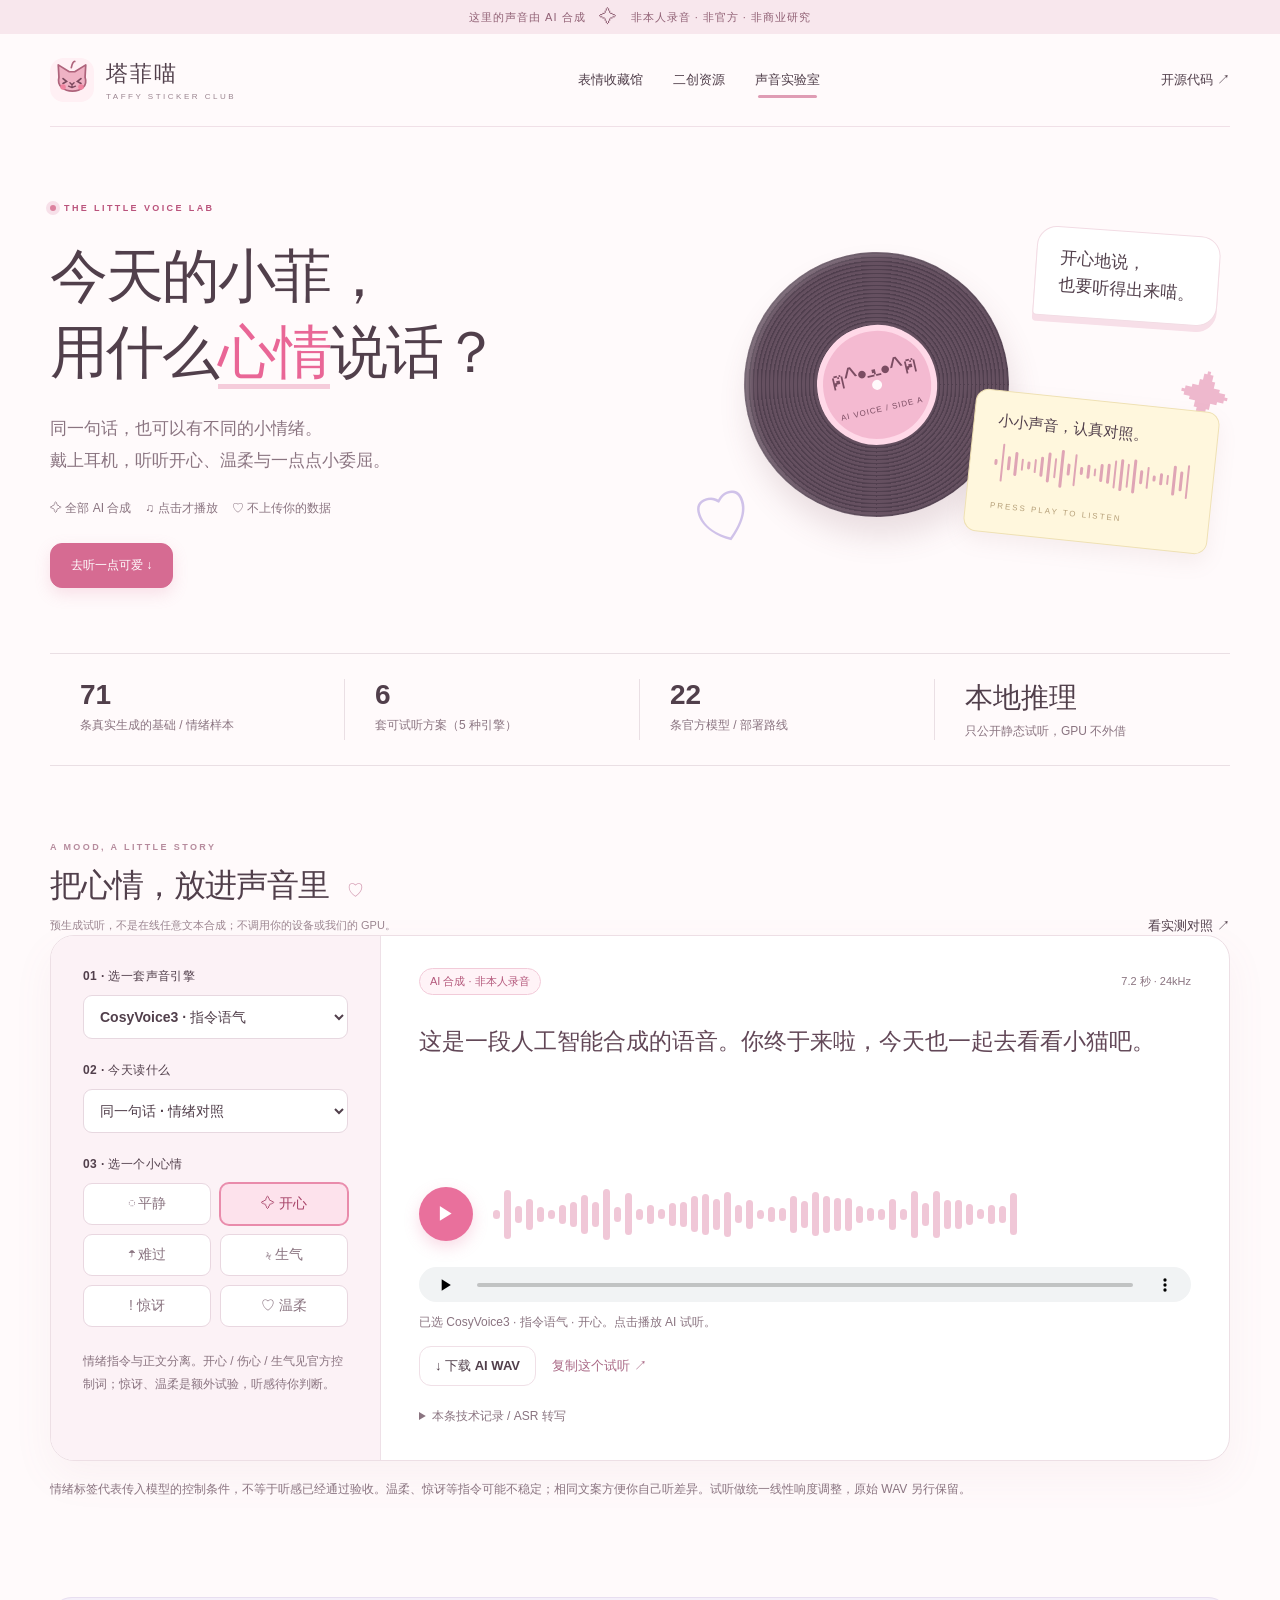
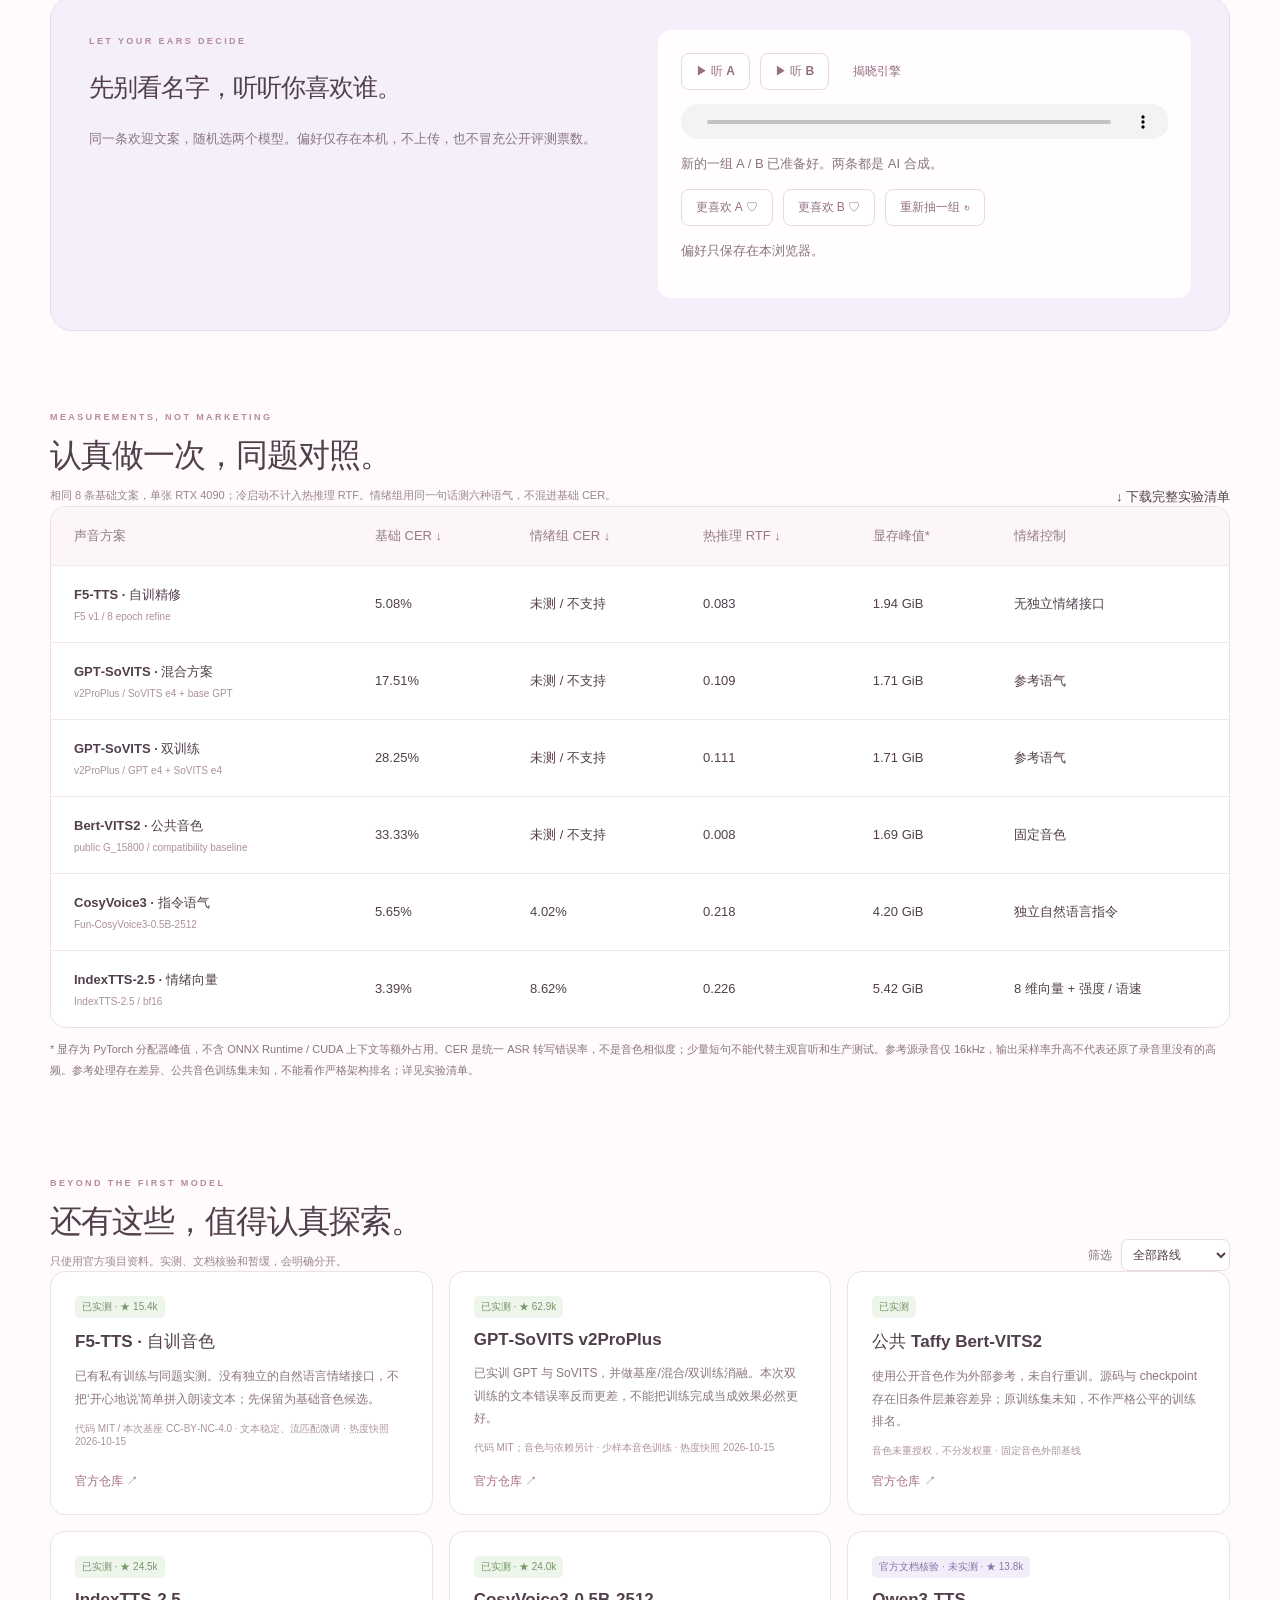
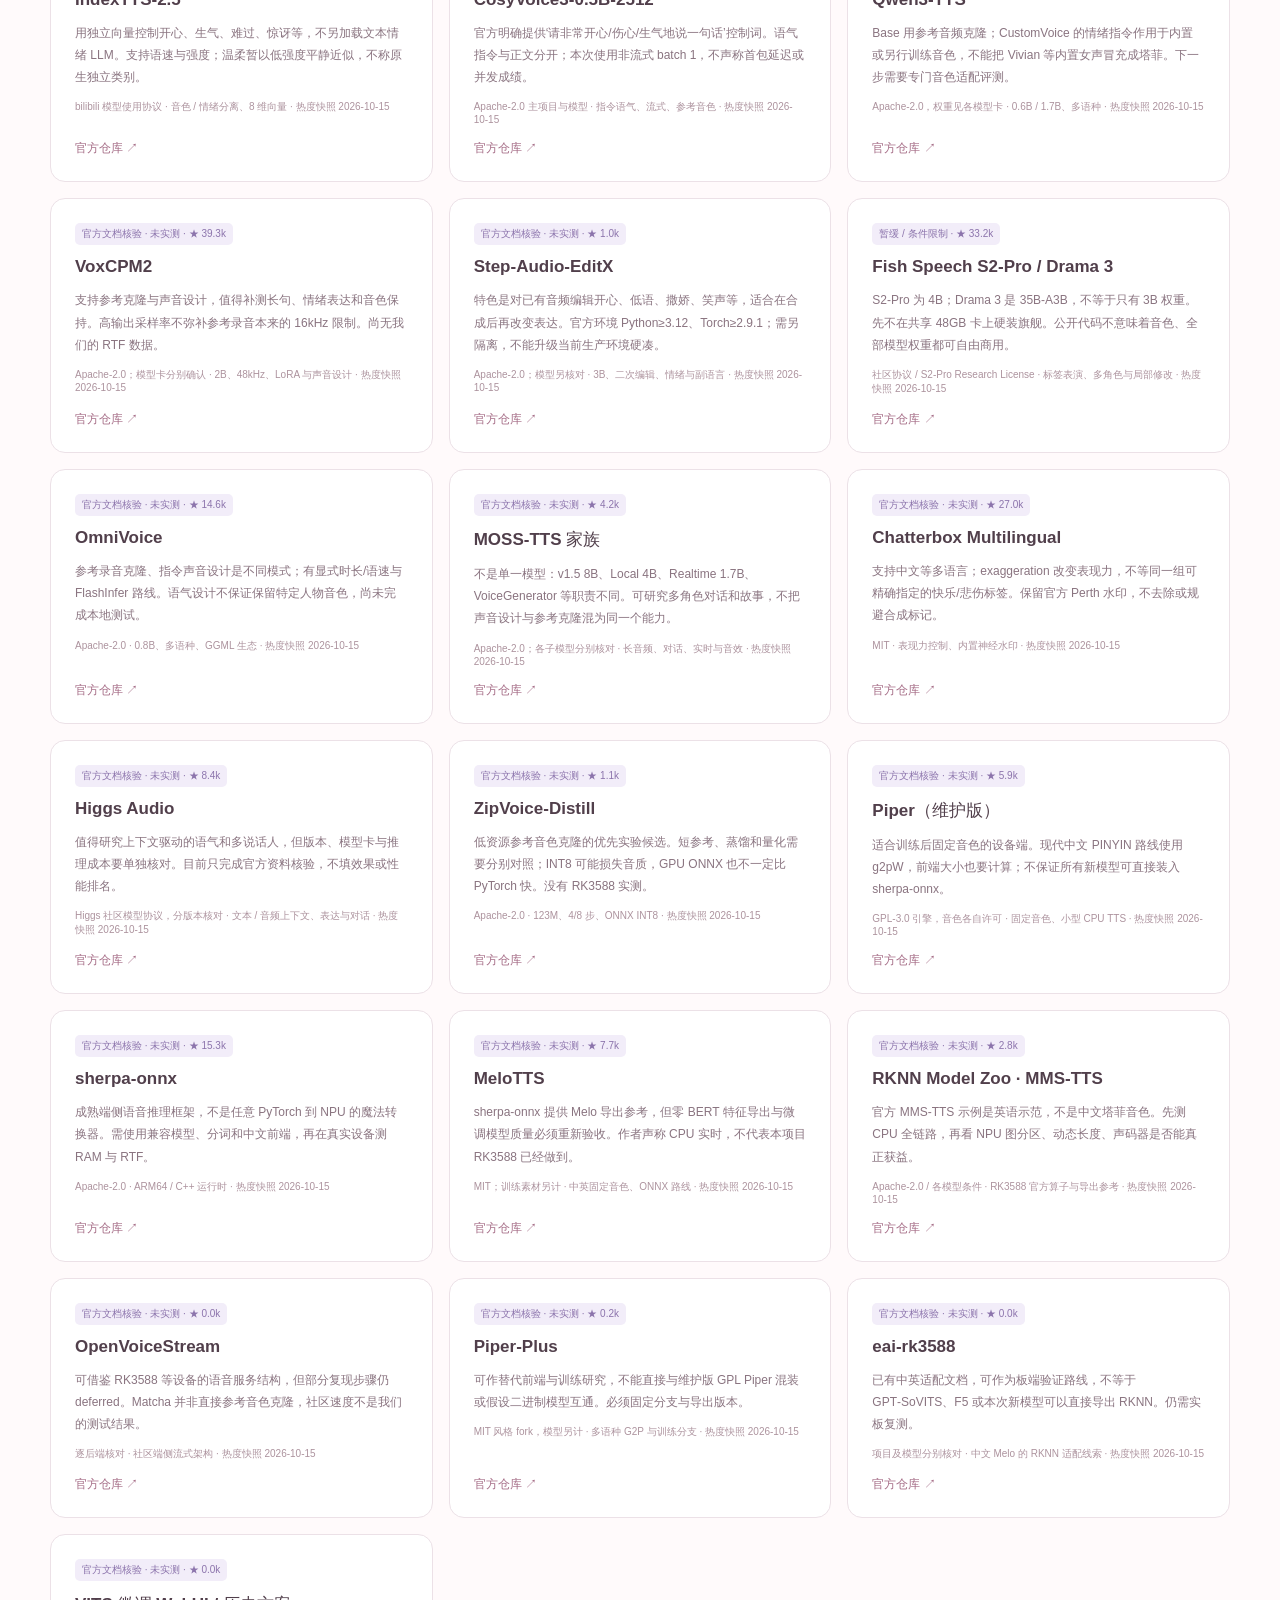
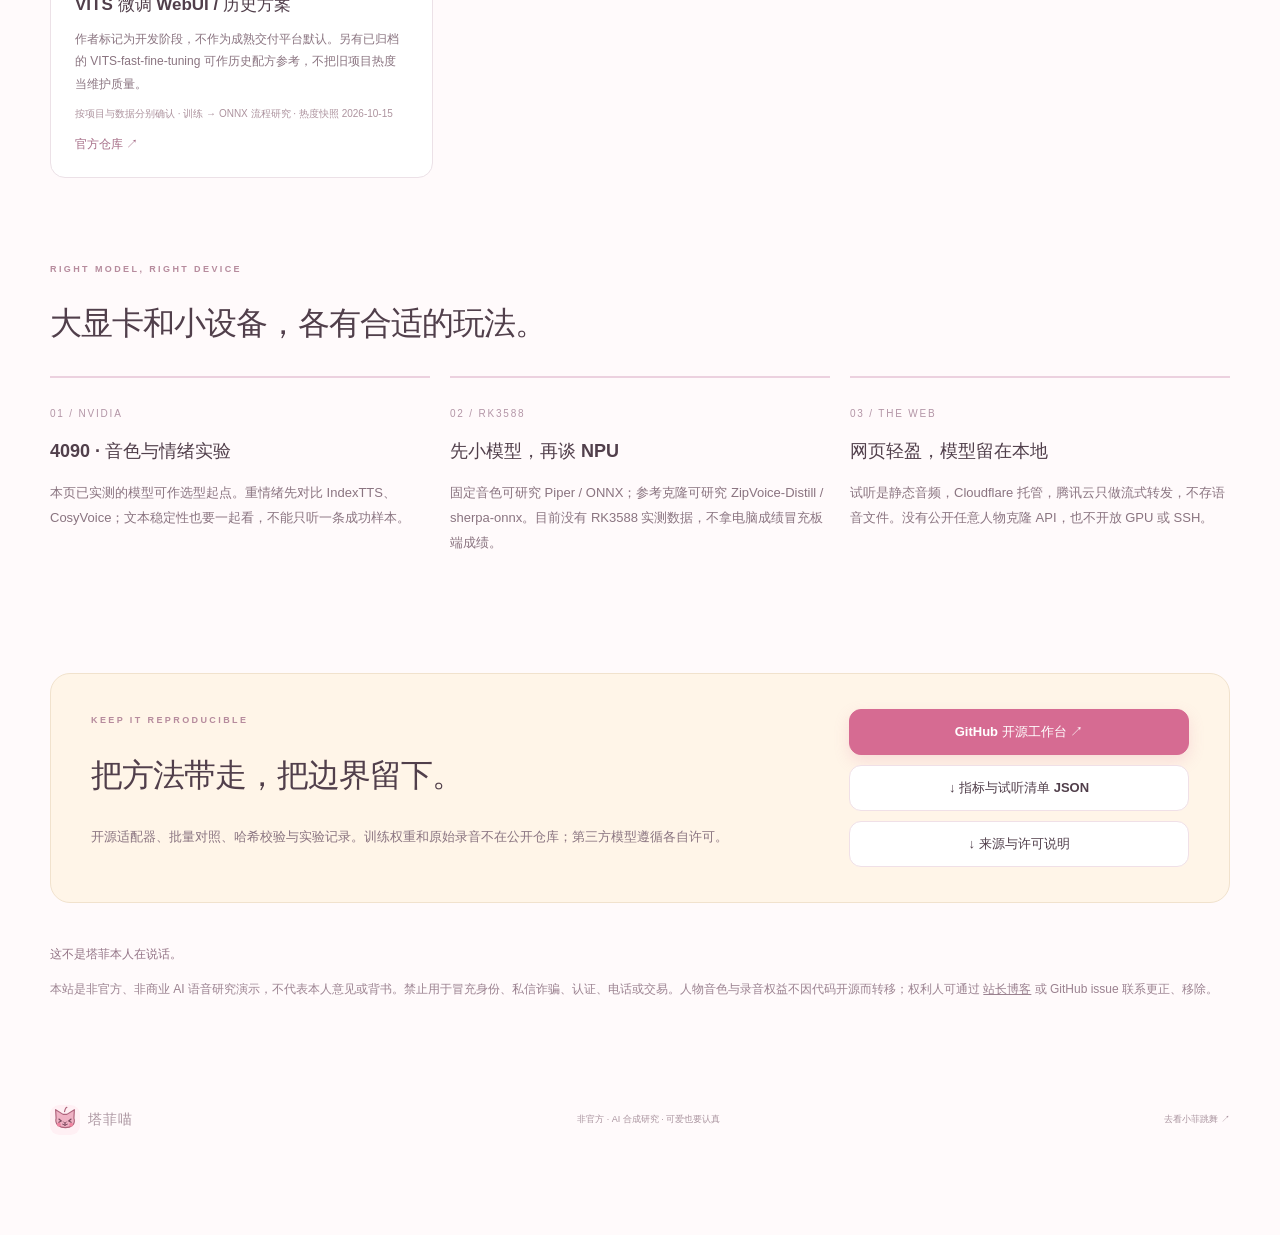
==== web/voice/index.html @ 89ee0f69 "Publish reproducible AI voice emotion workbench and measured comparisons" ====
<!doctype html>
<html lang="zh-CN">
<head>
  <meta charset="utf-8"><meta name="viewport" content="width=device-width,initial-scale=1">
  <meta name="theme-color" content="#fff8fa">
  <title>小菲的声音实验室 · 塔菲喵</title>
  <meta name="description" content="非官方 AI 语音研究试听：相同文字、不同模型与情绪，真实指标、模型来源、开源代码和硬件选型。">
  <link rel="icon" href="../favicon.svg"><link rel="stylesheet" href="../style.css?v=20261014-4">
  <link rel="stylesheet" href="./voice.css?v=1"><script type="module" src="./voice.js?v=1"></script>
</head>
<body>
  <div class="top-note">这里的声音由 AI 合成 <span>✧</span> 非本人录音 · 非官方 · 非商业研究</div>
  <header class="site-header wrap">
    <a class="brand" href="../"><img src="../favicon.svg" width="42" height="42" alt=""><span>塔菲喵<small>TAFFY STICKER CLUB</small></span></a>
    <nav aria-label="主导航"><a href="https://塔菲.com/#gallery">表情收藏馆</a><a href="https://塔菲.com/resources/">二创资源</a><a href="./" class="nav-active" aria-current="page">声音实验室</a></nav>
    <a class="repo-link" href="https://github.com/lizi-learn/taffy-voice-workbench" target="_blank" rel="noopener">开源代码 ↗</a>
  </header>
  <main>
    <section class="voice-hero wrap">
      <div><span class="eyebrow"><i></i> THE LITTLE VOICE LAB</span><h1>今天的小菲，<br>用什么<span>心情</span>说话？</h1><p>同一句话，也可以有不同的小情绪。<br>戴上耳机，听听开心、温柔与一点点小委屈。</p><div class="hero-flags"><span>✧ 全部 AI 合成</span><span>♫ 点击才播放</span><span>♡ 不上传你的数据</span></div><a href="#listen" class="button primary">去听一点可爱 ↓</a></div>
      <div class="voice-art" aria-hidden="true"><span class="art-star">✦</span><span class="art-heart">♡</span><div class="sound-bubble">开心地说，<br>也要听得出来喵。</div><div class="vinyl"><div class="vinyl-label">ฅ^•ﻌ•^ฅ<small>AI VOICE / SIDE A</small></div></div><div class="wave-sticker"><b>小小声音，认真对照。</b><div class="wave-bars"></div><span>PRESS PLAY TO LISTEN</span></div></div>
    </section>
    <section class="lab-stats wrap" id="counts" aria-label="实验统计"><p>正在读取已验证的实验清单…</p></section>
    <section class="listen-section wrap" id="listen">
      <div class="section-heading"><div><span class="eyebrow muted">A MOOD, A LITTLE STORY</span><h2>把心情，放进声音里 <span>♡</span></h2><p>预生成试听，不是在线任意文本合成；不调用你的设备或我们的 GPU。</p></div><a href="#compare">看实测对照 ↗</a></div>
      <div class="studio">
        <div class="studio-controls"><label>01 · 选一套声音引擎<select id="engine" aria-label="声音引擎"></select></label><label>02 · 今天读什么<select id="phrase" aria-label="朗读文案"><option value="emotion">同一句话 · 情绪对照</option><option value="welcome">欢迎来到小展台</option><option value="actions">互动提示</option><option value="story">窗边的小猫</option><option value="numbers">喝水提醒</option></select></label><div><span class="control-label" id="moodLabel">03 · 选一个小心情</span><div id="moods" class="mood-grid" role="group" aria-labelledby="moodLabel"></div></div><label id="variantWrap" hidden>附加对照 · Index 开心语气<select id="variant" aria-label="情绪强度与语速对照"><option value="standard">标准强度 · 正常语速</option><option value="soft">轻一点 · 强度 0.4</option><option value="slow">慢一点 · 语速 0.8×</option><option value="fast">快一点 · 语速 1.25×</option></select></label><p class="control-note" id="engineNote"></p></div>
        <div class="studio-player"><div class="player-eyebrow"><span class="ai-pill">AI 合成 · 非本人录音</span><span id="sampleInfo"></span></div><blockquote id="spokenText">正在读取试听文案…</blockquote><div class="play-row"><button class="big-play" id="play" aria-label="播放 AI 试听" disabled>▶</button><div class="waveform" id="waveform" aria-hidden="true"></div></div><audio id="audio" controls preload="none" aria-label="AI 语音试听播放器"></audio><p id="playStatus" role="status" aria-live="polite">选择引擎和心情，然后播放。</p><div class="sample-actions"><a id="downloadAudio" class="button secondary" download>↓ 下载 AI WAV</a><button id="share" class="text-button">复制这个试听 ↗</button></div><details><summary>本条技术记录 / ASR 转写</summary><div id="sampleDetails"></div></details></div>
      </div>
      <p class="honest-note">情绪标签代表传入模型的控制条件，不等于听感已经通过验收。温柔、惊讶等指令可能不稳定；相同文案方便你自己听差异。试听做统一线性响度调整，原始 WAV 另行保留。</p>
    </section>
    <section class="blind-section wrap" id="blind"><div><span class="eyebrow muted">LET YOUR EARS DECIDE</span><h2>先别看名字，听听你喜欢谁。</h2><p>同一条欢迎文案，随机选两个模型。偏好仅存在本机，不上传，也不冒充公开评测票数。</p></div><div class="blind-panel"><div class="blind-actions"><button id="blindA" class="button secondary">▶ 听 A</button><button id="blindB" class="button secondary">▶ 听 B</button><button id="reveal" class="text-button">揭晓引擎</button></div><audio id="blindAudio" controls preload="none" aria-label="A/B AI 合成试听播放器"></audio><p id="blindResult" role="status">点击 A 或 B 开始。音量差异已尽量对齐。</p><div class="blind-actions"><button data-vote="A">更喜欢 A ♡</button><button data-vote="B">更喜欢 B ♡</button><button id="reshuffle">重新抽一组 ↻</button></div><p id="voteStatus" class="small-note"></p></div></section>
    <section class="compare-section wrap" id="compare"><div class="section-heading"><div><span class="eyebrow muted">MEASUREMENTS, NOT MARKETING</span><h2>认真做一次，同题对照。</h2><p>相同 8 条基础文案，单张 RTX 4090；冷启动不计入热推理 RTF。情绪组用同一句话测六种语气，不混进基础 CER。</p></div><a href="./catalog.json" download="taffy-AI-voice-results.json">↓ 下载完整实验清单</a></div><div class="table-scroll"><table><caption class="sr-only">模型基础文案实测结果</caption><thead><tr><th>声音方案</th><th>基础 CER ↓</th><th>情绪组 CER ↓</th><th>热推理 RTF ↓</th><th>显存峰值*</th><th>情绪控制</th></tr></thead><tbody id="measurements"></tbody></table></div><p class="small-note">* 显存为 PyTorch 分配器峰值，不含 ONNX Runtime / CUDA 上下文等额外占用。CER 是统一 ASR 转写错误率，不是音色相似度；少量短句不能代替主观盲听和生产测试。参考源录音仅 16kHz，输出采样率升高不代表还原了录音里没有的高频。参考处理存在差异、公共音色训练集未知，不能看作严格架构排名；详见实验清单。</p></section>
    <section class="research-section wrap" id="research"><div class="section-heading"><div><span class="eyebrow muted">BEYOND THE FIRST MODEL</span><h2>还有这些，值得认真探索。</h2><p>只使用官方项目资料。实测、文档核验和暂缓，会明确分开。</p></div><label class="research-filter">筛选<select id="researchFilter"><option value="all">全部路线</option><option value="measured">已实测</option><option value="emotion">情绪 / 表演</option><option value="edge">低资源 / ARM</option></select></label></div><div class="research-grid" id="researchCards"></div></section>
    <section class="hardware-section wrap"><span class="eyebrow muted">RIGHT MODEL, RIGHT DEVICE</span><h2>大显卡和小设备，各有合适的玩法。</h2><div class="hardware-grid"><article><span>01 / NVIDIA</span><h3>4090 · 音色与情绪实验</h3><p>本页已实测的模型可作选型起点。重情绪先对比 IndexTTS、CosyVoice；文本稳定性也要一起看，不能只听一条成功样本。</p></article><article><span>02 / RK3588</span><h3>先小模型，再谈 NPU</h3><p>固定音色可研究 Piper / ONNX；参考克隆可研究 ZipVoice‑Distill / sherpa‑onnx。目前没有 RK3588 实测数据，不拿电脑成绩冒充板端成绩。</p></article><article><span>03 / THE WEB</span><h3>网页轻盈，模型留在本地</h3><p>试听是静态音频，Cloudflare 托管，腾讯云只做流式转发，不存语音文件。没有公开任意人物克隆 API，也不开放 GPU 或 SSH。</p></article></div></section>
    <section class="download-section wrap" id="resources"><div><span class="eyebrow muted">KEEP IT REPRODUCIBLE</span><h2>把方法带走，把边界留下。</h2><p>开源适配器、批量对照、哈希校验与实验记录。训练权重和原始录音不在公开仓库；第三方模型遵循各自许可。</p></div><div class="download-links"><a class="button primary" href="https://github.com/lizi-learn/taffy-voice-workbench" target="_blank" rel="noopener">GitHub 开源工作台 ↗</a><a class="button secondary" href="./catalog.json" download>↓ 指标与试听清单 JSON</a><a class="button secondary" href="./licenses.txt" download>↓ 来源与许可说明</a></div></section>
    <section class="voice-disclaimer wrap"><strong>这不是塔菲本人在说话。</strong><p>本站是非官方、非商业 AI 语音研究演示，不代表本人意见或背书。禁止用于冒充身份、私信诈骗、认证、电话或交易。人物音色与录音权益不因代码开源而转移；权利人可通过 <a href="https://blog.bismih.cn/" target="_blank" rel="noopener">站长博客</a> 或 GitHub issue 联系更正、移除。</p></section>
  </main>
  <footer class="wrap"><a class="brand footer-brand" href="../"><img src="../favicon.svg" alt="" width="30" height="30"><span>塔菲喵</span></a><p>非官方 · AI 合成研究 · 可爱也要认真</p><a href="https://塔菲.com/resources/nekomimi-taffy/#showcase">去看小菲跳舞 ↗</a></footer>
</body>
</html>
---- web/style.css ----
:root{--paper:#fffafb;--ink:#58444f;--muted:#9b8590;--pink:#d66b92;--deep:#ba537c;--line:#f0e0e7;--soft:#fff0f5;--cream:#fcf4df;--white:#fff;--shadow:0 10px 28px #b47b9220;font-family:'Noto Sans SC',-apple-system,BlinkMacSystemFont,'Segoe UI',sans-serif;color:var(--ink);background:var(--paper);font-synthesis:none}
*{box-sizing:border-box}html{scroll-behavior:smooth;scroll-padding-top:35px}body{margin:0}button,input,select{font:inherit}button,a,input,select{-webkit-tap-highlight-color:transparent}button{cursor:pointer}a{color:inherit;text-decoration:none}button{color:inherit}button:disabled{cursor:wait;opacity:.65}button:focus-visible,a:focus-visible,input:focus-visible,select:focus-visible{outline:3px solid #d99bb7;outline-offset:4px}[hidden]{display:none!important}.wrap{width:min(1180px,calc(100% - 72px));margin-inline:auto}.top-note{height:34px;text-align:center;background:#f8e7ed;color:#916175;font-size:11px;letter-spacing:1px;display:flex;gap:13px;justify-content:center;align-items:center}.top-note span{font-size:18px}.site-header{display:flex;align-items:center;justify-content:space-between;padding:24px 0;border-bottom:1px solid var(--line);gap:24px}.brand{display:flex;gap:12px;align-items:center;font-size:22px;font-weight:800;letter-spacing:2px}.brand img{width:44px;height:44px}.brand small{font-size:8px;letter-spacing:2.5px;display:block;font-weight:500;color:var(--muted);margin-top:3px}.site-header nav{display:flex;align-items:center;gap:30px;font-size:13px;font-weight:500}.site-header nav a,.site-header nav button{position:relative;border:0;background:none;padding:9px 0}.nav-active:after{content:'';position:absolute;left:3px;right:3px;height:3px;background:#df9cb4;bottom:0;border-radius:4px}.site-header nav button span{background:#f7e4ed;border-radius:20px;font-size:10px;padding:2px 6px;margin-left:3px;color:var(--deep)}.music-header{border:1px solid var(--line);border-radius:24px;background:#fff;padding:10px 16px;color:var(--deep);font-size:12px;display:flex;gap:8px;align-items:center}.hero{display:grid;grid-template-columns:1.04fr 1fr;align-items:center;min-height:475px;gap:35px;padding:49px 0 41px}.eyebrow{display:inline-flex;gap:8px;align-items:center;font-size:9px;letter-spacing:2.4px;color:var(--deep);font-weight:700}.eyebrow i{width:6px;height:6px;background:#dc829f;border-radius:50%;box-shadow:0 0 0 4px #f7e0e9}.hero h1{font-size:43px;line-height:1.65;margin:20px 0 13px;font-weight:800;letter-spacing:1px}.cute-word{position:relative;display:inline-block}.cute-word svg{position:absolute;width:100%;height:15px;bottom:6px;left:0;fill:none;stroke:#d686a3;stroke-width:3;stroke-linecap:round}.pink-word{color:var(--pink)}.hero-copy>p{font-size:13px;color:#9b858f;line-height:2.2;margin:0 0 25px}.hero-actions{display:flex;gap:12px;flex-wrap:wrap}.button{display:inline-flex;align-items:center;justify-content:center;gap:12px;border-radius:12px;font-size:12px;font-weight:600;border:1px solid var(--line);padding:13px 20px;transition:transform .18s,box-shadow .18s,background .18s}.button:hover{transform:translateY(-2px);box-shadow:var(--shadow)}.button.primary{color:#fff;background:var(--pink);border-color:var(--pink);box-shadow:0 6px 16px #d66b922e}.button.primary:hover{background:var(--deep)}.button.secondary{background:#fff}.hero-counts{display:flex;gap:25px;margin-top:27px;color:var(--muted);font-size:10px}.hero-counts span+span{border-left:1px solid var(--line);padding-left:25px}.hero-counts strong{font-size:18px;font-weight:700;letter-spacing:.5px;color:var(--ink);margin-right:4px}.hero-art{position:relative;height:360px;isolation:isolate}.pink-planet{position:absolute;width:340px;height:310px;border-radius:48% 52% 46% 54%;background:radial-gradient(ellipse at 37% 26%,#fde7ee,#f5cfdc);top:22px;left:80px;transform:rotate(-12deg);z-index:-1}.pink-planet:after{content:'';position:absolute;inset:13px;border-radius:50%;border:1px dashed #fff9}.hero-sticker{position:absolute;background:white;border:1px solid #e7d6de;border-radius:10px;box-shadow:0 16px 22px #91647a26;display:flex;flex-direction:column;align-items:center;justify-content:center}.hero-sticker img{object-fit:contain;width:100%;height:100%;padding:10px;min-height:0}.sticker-a{left:92px;top:16px;width:232px;height:274px;transform:rotate(-8deg);padding:15px 15px 30px;z-index:3}.sticker-a img{padding:0;max-height:215px}.hand-note{position:absolute;bottom:12px;font-size:11px;letter-spacing:3px;color:#c17b96}.tape{position:absolute;top:-10px;left:69px;transform:rotate(-3deg);width:91px;height:26px;background:#f6dfafcc;clip-path:polygon(3% 1%,96% 0,100% 12%,96% 24%,100% 38%,97% 50%,100% 64%,96% 77%,99% 90%,95% 100%,4% 100%,0 86%,4% 75%,1% 61%,4% 45%,0 29%,4% 14%);z-index:5}.sticker-b{right:4px;top:124px;width:155px;height:166px;transform:rotate(10deg);z-index:4;padding:6px 4px 18px;background:#fffaf0}.sticker-b span{position:absolute;bottom:4px;font-size:11px;color:#a48660}.sticker-c{left:17px;bottom:5px;width:134px;height:145px;transform:rotate(10deg);z-index:4;border-radius:40% 40% 12px 12px;background:#fffaf4;padding:10px}.speech{position:absolute;right:2px;top:17px;border:1.5px solid #b88099;background:#fffafcf0;border-radius:16px;padding:12px 22px;font-size:13px;line-height:1.7;transform:rotate(4deg);z-index:5}.speech:after{content:'';position:absolute;bottom:-8px;left:25px;width:12px;height:12px;border-right:1.5px solid #b88099;border-bottom:1.5px solid #b88099;transform:rotate(45deg);background:#fffafb}.speech span{color:var(--pink);font-size:21px;position:absolute;right:9px;bottom:6px}.doodle{position:absolute;color:#c585a1;z-index:6}.star-one{top:1px;left:30px;font-size:52px;transform:rotate(-15deg)}.star-two{right:21px;bottom:25px;font-size:38px;color:#ddb383}.heart-one{left:50px;top:127px;font-size:36px;transform:rotate(-16deg)}.bottom-paw{left:198px;bottom:9px;font-size:31px;color:#d79ab2}.mini-note{position:absolute;bottom:9px;right:62px;font-size:10px;color:#a68495;transform:rotate(-8deg);letter-spacing:2px}.ticker{overflow:hidden;background:#f8e6ed;border-block:1px solid #f0dce5;height:40px;display:flex;align-items:center;transform:rotate(-.45deg);margin:0 0 64px;color:#a07186;font-size:11px;letter-spacing:3px}.ticker>div{white-space:nowrap;animation:ticker 70s linear infinite}@keyframes ticker{to{transform:translateX(-35%)}}.gallery{scroll-margin-top:20px}.section-heading{display:flex;align-items:flex-end;justify-content:space-between;gap:30px}.muted{color:#b68b9d}.section-heading h2{font-size:25px;letter-spacing:1px;font-weight:700;margin:10px 0 8px}.section-heading h2 span{font-size:17px;color:#d49cb3;margin-left:10px;font-weight:400}.section-heading p{font-size:11px;color:var(--muted);margin:0}.search{display:flex;align-items:center;width:335px;background:#fff;border:1px solid var(--line);border-radius:12px;padding:13px 15px;gap:10px}.search svg{width:17px;height:17px;stroke:#b499a6;fill:none;stroke-width:1.5;flex:none}.search input{border:0;outline:0;width:100%;font-size:11px;background:transparent;color:var(--ink);min-width:0}.search input::placeholder{color:#b4a1ab}.search kbd{border:1px solid #efe3e9;border-radius:4px;padding:1px 5px;font-size:10px;color:#b4a1ab}.filter-row{display:flex;align-items:center;justify-content:space-between;gap:15px;margin-top:31px;border-bottom:1px solid var(--line);padding-bottom:18px}.tabs{display:flex;gap:7px;flex-wrap:wrap}.tabs button{background:transparent;border:1px solid transparent;border-radius:9px;padding:10px 15px;font-size:11px;color:var(--muted)}.tabs button.active{background:#f6dfe9;color:#b4597d;font-weight:700;border-color:#efc9da}.tabs button span{font-size:9px;margin-left:5px;opacity:.8}.motion-button{background:none;border:0;font-size:10px;color:#9a8b94;white-space:nowrap}.packs-row{display:flex;gap:20px;align-items:flex-start;padding:20px 0 18px;border-bottom:1px dashed var(--line);font-size:10px;color:#ad98a2}.packs-row>span{padding-top:7px;flex:none}.pack-chips{display:flex;flex-wrap:wrap;gap:9px}.pack-chips button{border:1px solid var(--line);background:#fff;border-radius:20px;padding:6px 11px;font-size:10px;color:#ad8b9d}.pack-chips button.selected{border-color:#dab0c2;color:#ae6282;background:#fceef4}.results-row{display:flex;justify-content:space-between;align-items:center;padding:21px 0 18px;font-size:10px;color:#ac96a2}.sort-label{display:flex;align-items:center;gap:10px}.sort-label select{border:0;background:none;color:#887281;font-size:10px;cursor:pointer;max-width:120px}.sticker-grid{display:grid;grid-template-columns:repeat(6,minmax(0,1fr));gap:18px}.sticker-card{background:#fff;border:1px solid #f0e3e9;border-radius:15px;padding:9px;position:relative;transition:transform .2s,box-shadow .2s,border-color .2s;min-width:0;content-visibility:auto;contain-intrinsic-size:auto 210px}.sticker-card:hover{transform:translateY(-5px);box-shadow:0 12px 24px #b7789720;border-color:#ddafc5}.card-art{position:relative;width:100%;aspect-ratio:1;border:0;border-radius:9px;background:#fff6f8;display:block;overflow:hidden;padding:9px}.sticker-card:nth-child(5n+2) .card-art{background:#fdf9ed}.sticker-card:nth-child(5n+3) .card-art{background:#f7f3fb}.sticker-card:nth-child(5n+4) .card-art{background:#f2f8f5}.card-art img,.card-art video{width:100%;height:100%;object-fit:contain;display:block}.card-art video{position:absolute;inset:9px;width:calc(100% - 18px);height:calc(100% - 18px);opacity:0;transition:opacity .15s}.card-art video.playing{opacity:1}.card-art:after{content:'点击预览';position:absolute;bottom:7px;left:50%;transform:translateX(-50%) translateY(8px);font-size:9px;padding:4px 8px;color:#a66782;background:#fffefbf0;border-radius:15px;opacity:0;transition:.2s;white-space:nowrap}.sticker-card:hover .card-art:after{opacity:1;transform:translateX(-50%) translateY(0)}.card-heart{position:absolute;right:14px;top:14px;z-index:2;line-height:1;border:1px solid #f3e1e9;background:#fffefa;color:#ba9bab;border-radius:50%;width:26px;height:26px;font-size:17px;display:flex;align-items:center;justify-content:center}.card-heart.saved{color:#cf678e;background:#ffe6ef;border-color:#e7b3c8}.card-footer{display:flex;align-items:center;justify-content:space-between;gap:7px;padding:12px 2px 3px}.card-title{min-width:0}.card-title strong{display:block;font-size:10px;font-weight:500;color:#8e7382;white-space:nowrap;overflow:hidden;text-overflow:ellipsis;line-height:1.7}.card-title small{display:block;font-size:8px;color:#b4a0ab;margin-top:1px;overflow:hidden;text-overflow:ellipsis;white-space:nowrap}.card-format{font-size:8px;color:#b97093;background:#fff0f6;padding:3px 6px;border-radius:4px;flex:none}.card-format.static{color:#a89a7f;background:#f9f5e9}.load-area{text-align:center;margin:35px 0 60px}.load-area button{font-size:11px;border-style:dashed;color:#ae7d94;padding-inline:32px}.load-area p{font-size:10px;color:#baa4af;margin-top:12px}.empty{text-align:center;padding:65px 0;color:var(--muted)}.empty>span{font-size:40px;color:#d1a2b6}.empty h3{font-size:16px;font-weight:500}.empty p{font-size:12px}.sources{border-top:1px solid var(--line);padding-top:38px;display:grid;grid-template-columns:1fr 1.6fr;gap:60px;margin-bottom:38px}.source-intro h2{font-size:24px;font-weight:600;line-height:1.6;margin:13px 0}.source-intro p{font-size:11px;line-height:2;color:var(--muted);max-width:300px}.source-list{display:grid;grid-template-columns:repeat(2,minmax(0,1fr));gap:12px}.source-card{border:1px solid var(--line);border-radius:12px;padding:16px;background:#fff}.source-card strong{font-size:12px;font-weight:600;display:block}.source-card p{font-size:10px;color:var(--muted);line-height:1.8;margin:7px 0}.source-card a{font-size:10px;color:#ba688b}.love-note{background:linear-gradient(100deg,#f9eaf0,#fdf5e7);border:1px solid #f4e2e9;border-radius:18px;padding:25px 29px;display:flex;align-items:center;gap:24px;margin-top:35px}.love-note>span{font-size:36px;color:#d395ae}.love-note h3{font-size:13px;font-weight:600;margin:0 0 8px}.love-note p{font-size:10px;line-height:1.9;color:#a08b96;margin:0}.love-note p a{text-decoration:underline;text-underline-offset:3px}.note-cat{margin-left:auto;font-size:30px;color:#d2a5b7;white-space:nowrap}footer{display:flex;align-items:center;justify-content:space-between;gap:20px;padding:36px 0 100px}footer .brand{font-size:14px;letter-spacing:1px;gap:8px}footer .brand img{width:30px;height:30px}footer p,footer>a{font-size:9px;color:#aa949f}.music-dock{position:fixed;left:24px;bottom:20px;display:flex;align-items:center;gap:12px;z-index:20;min-height:59px;border:1px solid #ecd7e1;border-radius:34px;background:#fffefcf0;backdrop-filter:blur(12px);padding:8px 16px 8px 9px;box-shadow:0 8px 22px #9d718526;color:#916779;font-size:11px}.music-dock small{display:block;font-size:8px;color:#b093a2;margin-top:4px}.record{width:40px;height:40px;background:repeating-radial-gradient(circle,#655560 0 1px,#4c414a 2px 3px);border-radius:50%;display:grid;place-items:center}.record i{width:17px;height:17px;border-radius:50%;background:#e0a8bb;color:#8a5c70;font-size:10px;font-style:normal;display:grid;place-items:center}.music-note{font-size:20px;color:#cc8daa;margin-left:6px}.music-panel{position:fixed;left:24px;bottom:92px;width:310px;max-width:calc(100vw - 32px);z-index:21;border:1px solid #ebd0dd;border-radius:16px;background:#fffdfb;box-shadow:0 12px 45px #8b627832;padding:19px}.music-panel-head{display:flex;justify-content:space-between;font-size:13px;color:#b86a8c;align-items:center;margin-bottom:13px}.music-panel-head button,#closePreview{border:0;background:#fceaf1;border-radius:50%;font-size:21px;line-height:1;width:29px;height:29px;color:#a6758d}.music-panel label{font-size:9px;color:var(--muted)}.music-panel select{display:block;width:100%;padding:9px;border:1px solid var(--line);border-radius:8px;font-size:10px;background:#fff;margin-top:6px;color:#846170}.music-panel iframe{border:0;width:100%;height:90px;margin-top:10px}.music-panel p{font-size:9px;line-height:1.8;color:var(--muted)}.music-panel>a{font-size:10px;color:#bd718f}dialog{position:fixed;width:min(650px,calc(100% - 28px));padding:0;border:1px solid #ecd9e3;border-radius:23px;background:#fffafb;color:var(--ink);box-shadow:0 20px 75px #5c3d5733;max-height:calc(100dvh - 40px);overflow:auto}dialog::backdrop{background:#57445180;backdrop-filter:blur(5px)}.preview-head{display:flex;justify-content:space-between;align-items:center;padding:17px 22px;border-bottom:1px solid var(--line);font-size:12px;color:#b5809a}.preview-media{height:min(350px,42dvh);background:radial-gradient(circle,#fff,#fff0f5);padding:18px;display:grid;place-items:center}.preview-media img,.preview-media video{max-width:100%;max-height:100%;width:100%;height:100%;object-fit:contain}.preview-content{padding:23px 28px}.preview-tag{font-size:9px;color:#ba6588;background:#f9e4ed;border-radius:5px;padding:4px 7px}.preview-content h2{font-size:21px;margin:13px 0 5px}.preview-content>p{font-size:11px;color:var(--muted);line-height:1.9}.preview-actions{display:flex;flex-wrap:wrap;gap:9px;margin:20px 0}.preview-actions .button{padding:11px 17px}.preview-links{display:flex;align-items:center;justify-content:space-between;gap:12px;font-size:10px;color:#ad7190}.preview-links button{border:0;background:none;font-size:10px;color:inherit}.format-note{font-size:9px!important}.preview-arrow{position:absolute;top:225px;border:1px solid var(--line);background:#fff9;width:32px;height:36px;border-radius:9px;font-size:25px;color:#b3859b}.preview-arrow.left{left:13px}.preview-arrow.right{right:13px}.toast{position:fixed;bottom:32px;left:50%;transform:translateX(-50%);max-width:calc(100vw - 30px);z-index:100;border:1px solid #ead1df;border-radius:24px;box-shadow:var(--shadow);background:#fffefc;padding:12px 23px;font-size:12px;color:#a46c86;white-space:normal;text-align:center}body.modal-open{overflow:hidden}
@media(min-width:1450px){.wrap{width:1220px}.hero{min-height:530px}.hero h1{font-size:47px}.hero-art{transform:scale(1.08)}.sticker-grid{gap:22px}}
@media(max-width:1050px){.wrap{width:calc(100% - 48px)}.hero{gap:15px}.hero h1{font-size:36px}.hero-art{transform:scale(.9);transform-origin:right center}.hero-actions .button{font-size:11px;padding-inline:15px}.sticker-grid{grid-template-columns:repeat(5,minmax(0,1fr));gap:13px}.sources{gap:25px}.site-header nav{gap:18px}.search{width:285px}}
@media(max-width:780px){.wrap{width:calc(100% - 36px)}.site-header{padding:18px 0;gap:12px}.brand{font-size:19px;gap:8px}.brand small{font-size:6px;letter-spacing:2px}.brand img{width:35px;height:35px}.site-header nav{gap:15px;font-size:10px}.site-header nav>a:last-child{display:none}.music-header{padding:8px 12px}.music-header span{display:none}.hero{grid-template-columns:1fr 1fr;gap:0;min-height:405px;padding:28px 0 28px}.hero h1{font-size:29px;letter-spacing:0}.eyebrow{font-size:7px;letter-spacing:1.5px}.hero-copy>p{font-size:10px}.hero-art{transform:scale(.67);transform-origin:right center;width:435px;justify-self:end;margin-left:-155px}.hero-actions{gap:8px}.hero-actions .button{font-size:9px;padding:11px 12px}.hero-counts{gap:12px;font-size:8px;margin-top:23px}.hero-counts strong{font-size:15px}.hero-counts span+span{padding-left:12px}.ticker{margin-bottom:40px;font-size:9px}.section-heading h2{font-size:23px}.section-heading p{font-size:10px}.search{width:235px;padding:11px}.search input{font-size:10px}.sticker-grid{grid-template-columns:repeat(4,minmax(0,1fr));gap:12px}.tabs button{font-size:10px;padding:9px 11px}.motion-button{font-size:9px}.sources{grid-template-columns:1fr;gap:15px}.source-intro p{max-width:none}.source-intro h2 br{display:none}.source-intro h2{font-size:21px}.source-list{grid-template-columns:repeat(3,minmax(0,1fr))}.source-card{padding:12px}.source-card strong{font-size:10px}.note-cat{font-size:20px}.love-note{gap:15px;padding:22px}.love-note p br{display:none}footer{flex-wrap:wrap;padding-bottom:100px}footer p{order:3;width:100%;margin:0}.music-dock{left:15px;bottom:15px}.music-panel{left:15px;bottom:85px}}
@media(max-width:530px){.top-note{font-size:9px;gap:8px;height:29px;letter-spacing:.5px}.site-header nav{gap:11px}.site-header nav button span{display:none}.site-header nav>a.nav-active{display:none}.hero{grid-template-columns:1fr;padding:36px 0 20px;gap:0}.hero-copy{text-align:center;z-index:7}.hero h1{font-size:33px;margin-top:14px;line-height:1.6}.hero-copy>p{font-size:11px;margin-bottom:22px}.hero-actions,.hero-counts{justify-content:center}.hero-actions .button{font-size:10px;padding:12px 15px}.hero-counts{font-size:9px;gap:19px}.hero-counts span+span{padding-left:19px}.hero-art{height:335px;width:420px;max-width:100%;transform:scale(.85);transform-origin:center center;justify-self:center;margin:-10px 0 -30px}.pink-planet{left:58px;width:285px}.sticker-a{left:70px;width:211px;height:260px}.sticker-b{right:0;width:127px;height:145px}.sticker-c{left:2px;width:115px;height:128px}.speech{right:0;font-size:11px;padding:10px 15px}.hero-sticker .hand-note{font-size:10px}.heart-one{left:24px}.star-one{left:8px}.mini-note{right:30px;font-size:9px}.ticker{margin-bottom:35px}.section-heading{flex-direction:column;align-items:stretch;gap:20px}.search{width:100%}.search input{font-size:11px}.section-heading h2 span{font-size:14px}.filter-row{margin-top:21px;display:block;padding-bottom:14px}.tabs{gap:3px;justify-content:space-between}.tabs button{font-size:10px;padding:9px 8px}.tabs button span{font-size:8px;margin-left:2px}.motion-button{display:block;margin:14px 0 0 auto}.packs-row{gap:10px;padding-block:15px}.pack-chips{gap:7px}.pack-chips button{font-size:9px;padding:6px 9px}.results-row{font-size:9px}.sort-label{gap:4px}.sort-label select{font-size:9px}.sticker-grid{grid-template-columns:repeat(3,minmax(0,1fr));gap:10px}.sticker-card{padding:6px;border-radius:12px}.card-art{padding:6px}.card-art video{inset:6px;width:calc(100% - 12px);height:calc(100% - 12px)}.card-heart{top:10px;right:10px;width:23px;height:23px;font-size:14px}.card-title strong{font-size:9px}.card-title small{font-size:7px}.card-footer{padding-top:9px;gap:3px}.card-format{font-size:7px;padding:3px 4px}.source-list{grid-template-columns:repeat(2,minmax(0,1fr))}.source-intro h2{font-size:20px}.love-note{padding:20px;gap:12px}.love-note>span{font-size:25px}.love-note h3{font-size:11px}.love-note p{font-size:9px}.note-cat{display:none}footer{padding-top:25px}.music-dock{font-size:10px;min-height:52px}.record{width:33px;height:33px}.music-dock small{font-size:7px}.preview-head{font-size:10px;padding:14px 16px}.preview-content{padding:19px}.preview-content h2{font-size:18px}.preview-actions{gap:7px}.preview-actions .button{font-size:10px;padding:11px 12px}.preview-links{font-size:9px}.preview-links button{font-size:9px}.preview-arrow{top:180px}.load-area{margin-bottom:40px}}
@media(prefers-reduced-motion:reduce){html{scroll-behavior:auto}*,*:before,*:after{animation:none!important;transition:none!important}}
/* Keep a video's intrinsic square size from overflowing the modal grid row
   and covering the download controls below it. */
.preview-media{overflow:hidden;grid-template-rows:minmax(0,1fr);grid-template-columns:minmax(0,1fr)}
.preview-media img,.preview-media video{min-width:0;min-height:0;display:block;max-height:100%;max-width:100%}
@media(max-width:530px){.hero{grid-template-columns:minmax(0,1fr)}.hero-copy{min-width:0}.hero-art{width:100%;max-width:420px;margin-inline:0}}
.batch-row{display:flex;gap:14px;align-items:center;justify-content:space-between;background:#faedf2;border:1px solid #efdae3;border-radius:12px;padding:12px 16px;margin:0 0 18px;font-size:11px;color:var(--deep)}.batch-row p{margin:0;line-height:1.8}.batch-button{border:0;white-space:nowrap;background:#fff;border-radius:9px;padding:9px 12px;color:var(--deep);font-size:11px}.batch-button span{background:#f6dce8;border-radius:8px;padding:2px 5px;margin-inline:3px}.batch-button.active{background:var(--pink);color:white}.pack-chips{max-height:115px;overflow:auto;padding:2px 0 5px;scrollbar-width:thin}.pack-chips button{flex-shrink:0}@media(max-width:530px){.batch-row{align-items:flex-start;flex-direction:column;padding:12px}.batch-button{font-size:10px}.pack-chips{max-height:145px}.batch-row p{font-size:10px}}
---- web/voice/voice.css ----
:root{--voice-ink:#513f4b;--voice-pink:#e96696;--voice-muted:#8a7480}html{scroll-behavior:smooth;scroll-padding-top:25px}body{color:var(--voice-ink)}h1,h2,h3,p{overflow-wrap:anywhere}.voice-hero{display:grid;grid-template-columns:1.1fr 1fr;align-items:center;gap:45px;padding-top:70px;padding-bottom:65px}.voice-hero h1{font-size:clamp(38px,4.5vw,64px);line-height:1.32;letter-spacing:-2px;margin:23px 0}.voice-hero h1 span{color:var(--voice-pink);text-decoration:underline;text-decoration-color:#f5ccdb;text-underline-offset:12px}.voice-hero p{font-size:17px;line-height:1.9;color:var(--voice-muted)}.hero-flags{display:flex;flex-wrap:wrap;gap:14px;font-size:12px;color:var(--voice-muted);margin:22px 0 26px}.voice-art{height:350px;position:relative;isolation:isolate}.vinyl{width:265px;height:265px;position:absolute;left:10%;top:10%;border-radius:50%;background:repeating-radial-gradient(circle,#655060 0 2px,#503f4e 3px 4px);box-shadow:0 20px 30px #70405226,inset 4px 3px 8px #ffffff44;transform:rotate(-13deg);display:grid;place-items:center}.vinyl:after{content:'';position:absolute;width:10px;height:10px;background:#fff9fb;border-radius:50%}.vinyl-label{border-radius:50%;background:#f4bad1;width:120px;height:120px;display:flex;flex-direction:column;align-items:center;justify-content:center;font-size:28px;color:#7b4c62;border:6px solid #ffd9e8}.vinyl-label small{font-size:8px;letter-spacing:1px;margin-top:17px}.sound-bubble{position:absolute;z-index:2;background:#fff;border:1px solid #f2dce4;border-radius:20px 20px 20px 4px;padding:17px 23px;right:2%;top:4%;font-size:17px;line-height:1.6;transform:rotate(4deg);box-shadow:0 6px 0 #f7dfe8}.wave-sticker{position:absolute;z-index:3;bottom:7%;right:3%;background:#fff7dd;border:1px solid #efe1b4;border-radius:13px;padding:20px 24px;width:245px;transform:rotate(6deg);box-shadow:0 9px 20px #a7837d1a}.wave-sticker b{font-size:15px}.wave-sticker>span{font-size:8px;letter-spacing:2px;color:#b6a079}.wave-bars,.waveform{display:flex;align-items:center;gap:4px;height:48px;margin:8px 0}.wave-bars i,.waveform i{width:4px;background:#dfa5b5;border-radius:4px;flex:1;max-width:7px}.art-star{position:absolute;right:0;bottom:40%;font-size:50px;color:#eeb8cd;transform:rotate(13deg)}.art-heart{position:absolute;left:1%;bottom:2%;font-size:60px;color:#d0c2e9;transform:rotate(-18deg)}.repo-link{font-size:13px;white-space:nowrap}.lab-stats{border-top:1px solid #eadfe4;border-bottom:1px solid #eadfe4;display:grid;grid-template-columns:repeat(4,1fr);padding:25px 0;margin-bottom:70px}.lab-stats>div{padding:0 30px;border-right:1px solid #eadfe4}.lab-stats>div:last-child{border:0}.lab-stats strong{font-size:28px;display:block}.lab-stats span{display:block;font-size:12px;color:var(--voice-muted);margin-top:6px}.listen-section,.compare-section,.research-section,.hardware-section{padding-bottom:80px}.section-heading h2,.blind-section h2,.hardware-section h2,.download-section h2{font-size:clamp(23px,2.5vw,33px);letter-spacing:-1px}.section-heading>div>p{line-height:1.8;max-width:740px}.section-heading>a{font-size:13px;white-space:nowrap}.studio{display:grid;grid-template-columns:330px 1fr;background:#fff;border:1px solid #eddfe5;border-radius:24px;overflow:hidden;box-shadow:0 16px 40px #ad6e8110}.studio-controls{background:#fcf2f6;padding:32px;border-right:1px solid #eee0e7;display:flex;flex-direction:column;gap:23px}.studio-controls label,.control-label{font-size:12px;font-weight:700;display:block;letter-spacing:.4px}.studio-controls select{display:block;margin-top:10px;width:100%;padding:12px;border:1px solid #e7d8e0;border-radius:9px;background:#fff;color:var(--voice-ink);font-size:14px}.mood-grid{display:grid;grid-template-columns:repeat(2,1fr);gap:9px;margin-top:10px}.mood-grid button{padding:11px 5px;border:1px solid #e9d7e0;background:#fff;color:var(--voice-muted);border-radius:9px;font-size:14px;cursor:pointer}.mood-grid button[aria-pressed=true]{border-color:#e98bab;background:#fde2ec;color:#a74368;box-shadow:0 0 0 1px #e98bab}.mood-grid button:disabled{opacity:.37;cursor:not-allowed}.control-note,.honest-note{color:var(--voice-muted);font-size:12px;line-height:1.85}.control-note{margin:0}.studio-player{padding:32px 38px;min-width:0}.player-eyebrow{display:flex;align-items:center;justify-content:space-between;gap:10px;color:var(--voice-muted);font-size:11px}.ai-pill{border:1px solid #f2cbd9;background:#fff3f7;color:#b4597c;border-radius:20px;padding:5px 10px;white-space:nowrap}blockquote{font-size:23px;line-height:1.9;margin:25px 0;color:#624757;min-height:130px;font-weight:600}.play-row{display:flex;align-items:center;gap:20px}.big-play{width:54px;height:54px;flex:none;border:0;border-radius:50%;background:#e9709c;color:white;box-shadow:0 6px 15px #e9709c40;cursor:pointer;font-size:18px}.big-play:disabled{opacity:.4}.waveform{flex:1;height:62px;opacity:.6}.waveform i{background:#e7a3bd;transition:height .3s}.playing .waveform i{animation:bop .8s ease-in-out infinite alternate}.playing .vinyl{animation:spin 12s linear infinite}@keyframes bop{to{transform:scaleY(.5);opacity:.5}}@keyframes spin{to{transform:rotate(347deg)}}audio{width:100%;height:35px;margin:14px 0 0;display:block}.studio-player #playStatus{font-size:12px;min-height:20px;color:var(--voice-muted)}.sample-actions{display:flex;gap:16px;align-items:center;flex-wrap:wrap}.text-button{border:0;background:none;color:#a96885;cursor:pointer;padding:8px 0;font-size:13px}.sample-actions .button{font-size:13px;min-height:38px;padding:10px 15px}.studio-player details{font-size:12px;line-height:1.8;color:var(--voice-muted);margin-top:20px}.studio-player summary{cursor:pointer}.studio-player dl{display:grid;grid-template-columns:80px 1fr;gap:5px}.studio-player dt{color:#a78e9b}.studio-player dd{margin:0;word-break:break-word}.honest-note{margin:17px 0}.blind-section{background:#f4effa;border:1px solid #e8def0;border-radius:22px;display:grid;grid-template-columns:1fr 1fr;gap:35px;padding:32px 38px;margin-bottom:75px}.blind-section h2{font-size:25px;line-height:1.5}.blind-section p{font-size:13px;line-height:1.8;color:var(--voice-muted)}.blind-panel{background:#fffdfd;padding:23px;border-radius:13px}.blind-actions{display:flex;gap:10px;flex-wrap:wrap;align-items:center}.blind-actions button{border:1px solid #e8d8e2;padding:9px 14px;border-radius:8px;background:#fff;color:#967085;cursor:pointer;font-size:12px}.blind-actions .text-button{border:0;background:none}.table-scroll{overflow:auto;border:1px solid #ebdfe5;border-radius:16px;background:#fff}table{border-collapse:collapse;width:100%;white-space:nowrap;font-size:13px;text-align:left}th,td{padding:20px 23px;border-bottom:1px solid #f0e7ec}th{font-weight:500;color:#967c8a;background:#fcf6f8}td:first-child{font-weight:600}td small{display:block;font-weight:400;font-size:10px;color:#ab909e;margin-top:7px}tr:last-child td{border:0}.small-note{font-size:11px;line-height:1.9;color:var(--voice-muted)}.research-filter{font-size:12px;color:var(--voice-muted);display:flex;align-items:center;gap:9px;white-space:nowrap}.research-filter select{padding:7px;border:1px solid #e8dae3;border-radius:7px;background:#fff;color:var(--voice-ink)}.research-grid{display:grid;grid-template-columns:repeat(3,1fr);gap:16px}.research-card{border:1px solid #ece1e7;border-radius:15px;padding:24px;background:#fff;display:flex;flex-direction:column;align-items:flex-start;gap:12px}.research-card h3{font-size:17px;margin:0}.research-card p{font-size:12px;line-height:1.85;color:var(--voice-muted);margin:0}.research-card>a{margin-top:auto;font-size:12px;color:#a56c86;padding-top:3px}.research-card .status{font-size:10px;background:#f2edf9;border-radius:5px;color:#8c74ac;padding:4px 7px}.research-card .status.measured{background:#eef5eb;color:#78976a}.research-card .tag-line{font-size:10px;color:#ad939e}.hardware-grid{display:grid;grid-template-columns:repeat(3,1fr);gap:20px;margin-top:30px}.hardware-grid article{border-top:2px solid #ecd1df;padding:25px 0}.hardware-grid article>span{font-size:10px;letter-spacing:1.8px;color:#b395a6}.hardware-grid h3{font-size:18px}.hardware-grid p{font-size:13px;line-height:1.9;color:var(--voice-muted)}.download-section{display:grid;grid-template-columns:1fr 340px;gap:60px;background:#fff5e8;border:1px solid #f1e2cd;padding:35px 40px;border-radius:20px;margin-bottom:40px}.download-section p{font-size:13px;line-height:1.9;color:var(--voice-muted)}.download-links{display:flex;flex-direction:column;gap:10px;justify-content:center}.download-links .button{font-size:13px;justify-content:center}.voice-disclaimer{font-size:12px;line-height:1.9;color:#9b8290;padding-bottom:55px}.voice-disclaimer strong{color:#937385}.voice-disclaimer a{text-decoration:underline}.sr-only{position:absolute;width:1px;height:1px;padding:0;margin:-1px;overflow:hidden;clip:rect(0,0,0,0);white-space:nowrap;border:0}button:focus-visible,a:focus-visible,select:focus-visible{outline:3px solid #bca2e4;outline-offset:4px}@media(max-width:900px){.voice-hero{gap:15px}.voice-art{transform:scale(.86);transform-origin:center}.studio{grid-template-columns:280px 1fr}.studio-controls{padding:25px}.studio-player{padding:26px}.research-grid{grid-template-columns:repeat(2,1fr)}.download-section{grid-template-columns:1fr 280px;gap:25px}.blind-section{gap:20px;padding:28px}.blind-section h2{font-size:22px}}@media(max-width:640px){.site-header{flex-wrap:wrap}.site-header nav{order:3;width:100%;justify-content:center;gap:21px;padding-top:12px}.repo-link{margin-left:auto}.voice-hero{grid-template-columns:1fr;padding-top:30px;padding-bottom:20px;gap:0}.voice-hero h1{font-size:40px}.voice-hero p{font-size:15px}.voice-art{height:285px;transform:scale(.88);max-width:420px;width:100%;margin:0 auto}.hero-flags{font-size:10px;gap:12px}.lab-stats{padding:20px 0;margin-bottom:42px;grid-template-columns:repeat(2,1fr);gap:22px}.lab-stats>div{padding:0 20px}.lab-stats>div:nth-child(2){border:0}.lab-stats strong{font-size:25px}.lab-stats span{font-size:10px}.section-heading{flex-direction:column;align-items:flex-start;gap:17px}.section-heading h2{font-size:24px}.section-heading>div>p{font-size:12px}.studio{grid-template-columns:1fr;border-radius:17px}.studio-controls{border:0;border-bottom:1px solid #ecdfe5;padding:22px;gap:18px}.mood-grid{grid-template-columns:repeat(3,1fr)}.mood-grid button{font-size:12px;padding:10px 4px}.studio-player{padding:23px 22px}.player-eyebrow{font-size:10px;align-items:flex-start}.player-eyebrow>span:last-child{max-width:100px;text-align:right}blockquote{font-size:21px;min-height:130px}.sample-actions{gap:12px}.blind-section{grid-template-columns:1fr;padding:23px;gap:10px;margin-bottom:50px}.blind-section h2{font-size:23px}.blind-panel{padding:18px}.research-grid{grid-template-columns:1fr}.research-card{gap:10px;padding:23px}.hardware-grid{grid-template-columns:1fr;gap:0}.hardware-grid article{padding:20px 0 10px}.download-section{grid-template-columns:1fr;padding:25px;gap:18px}.listen-section,.compare-section,.research-section,.hardware-section{padding-bottom:48px}th,td{padding:16px}.voice-disclaimer{font-size:11px}.table-scroll{margin-right:0}}@media(prefers-reduced-motion:reduce){html{scroll-behavior:auto}.playing .waveform i,.playing .vinyl{animation:none}*{transition:none!important}}
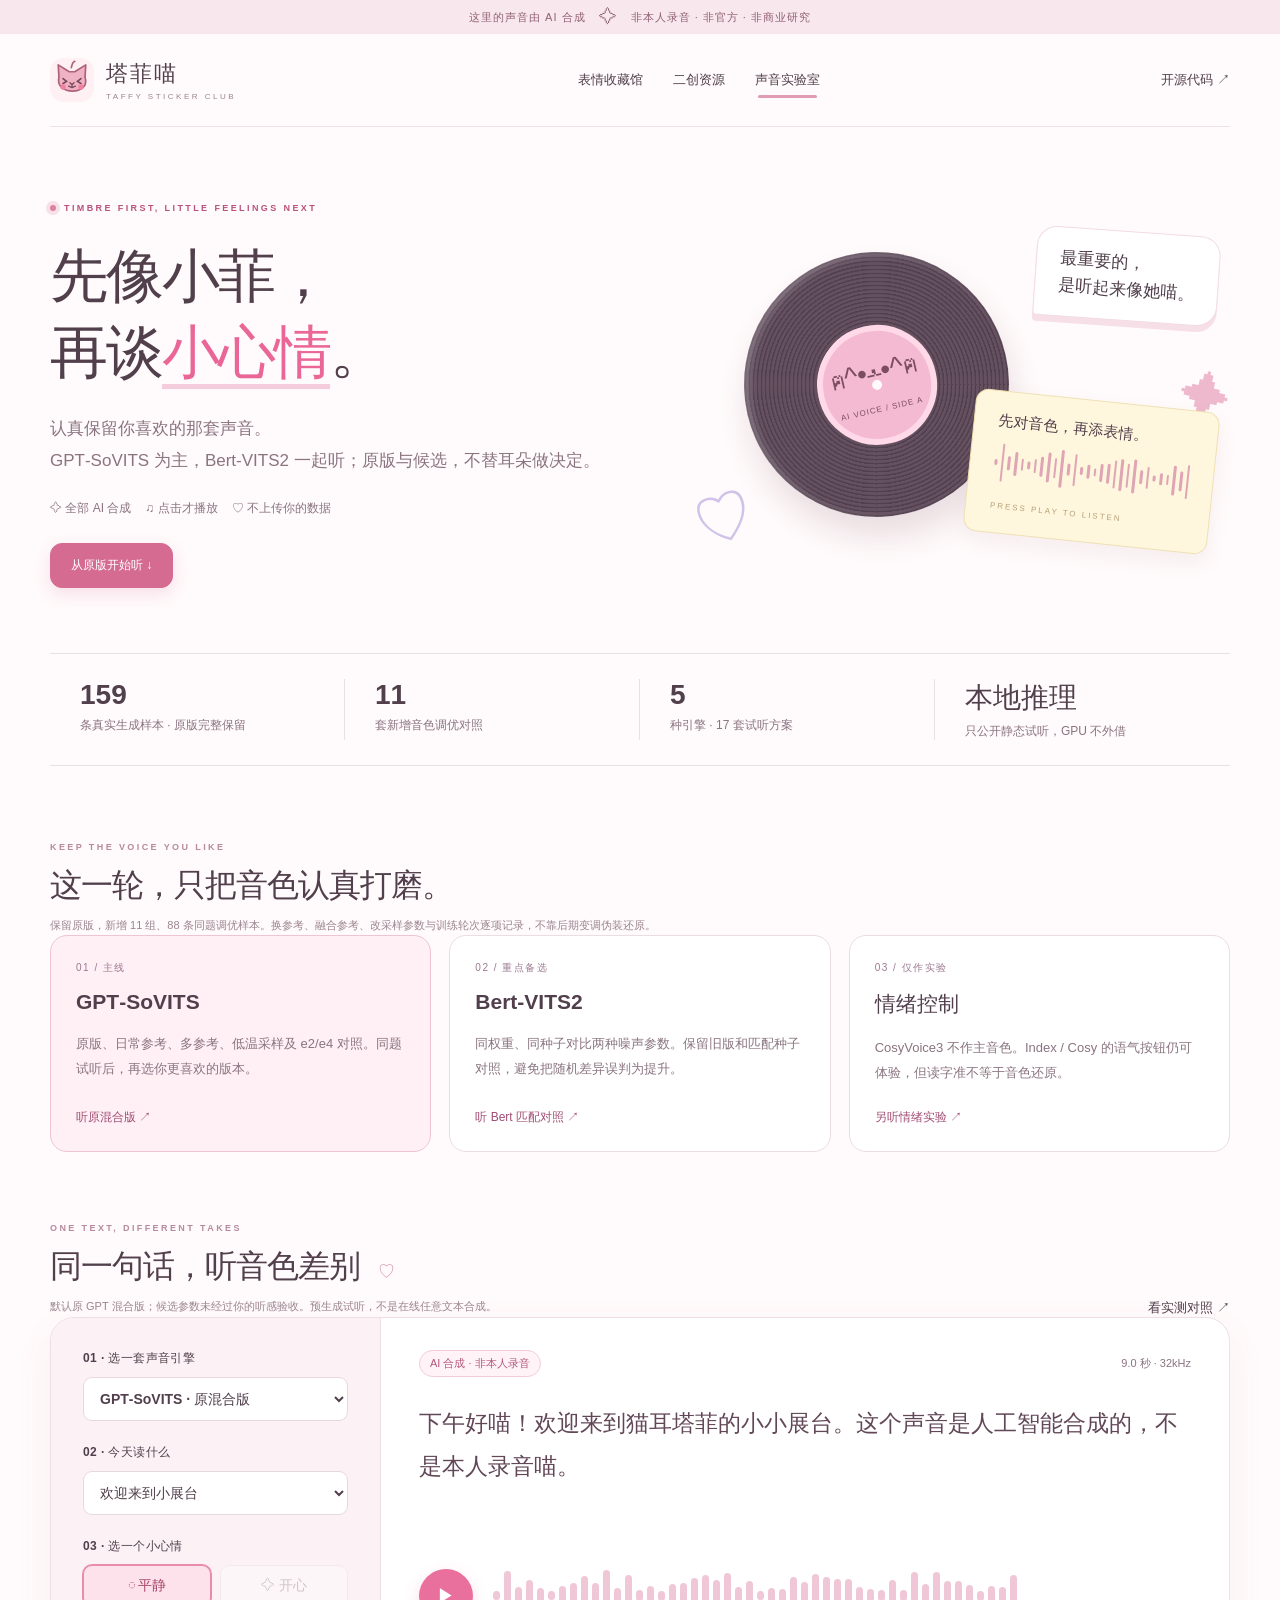
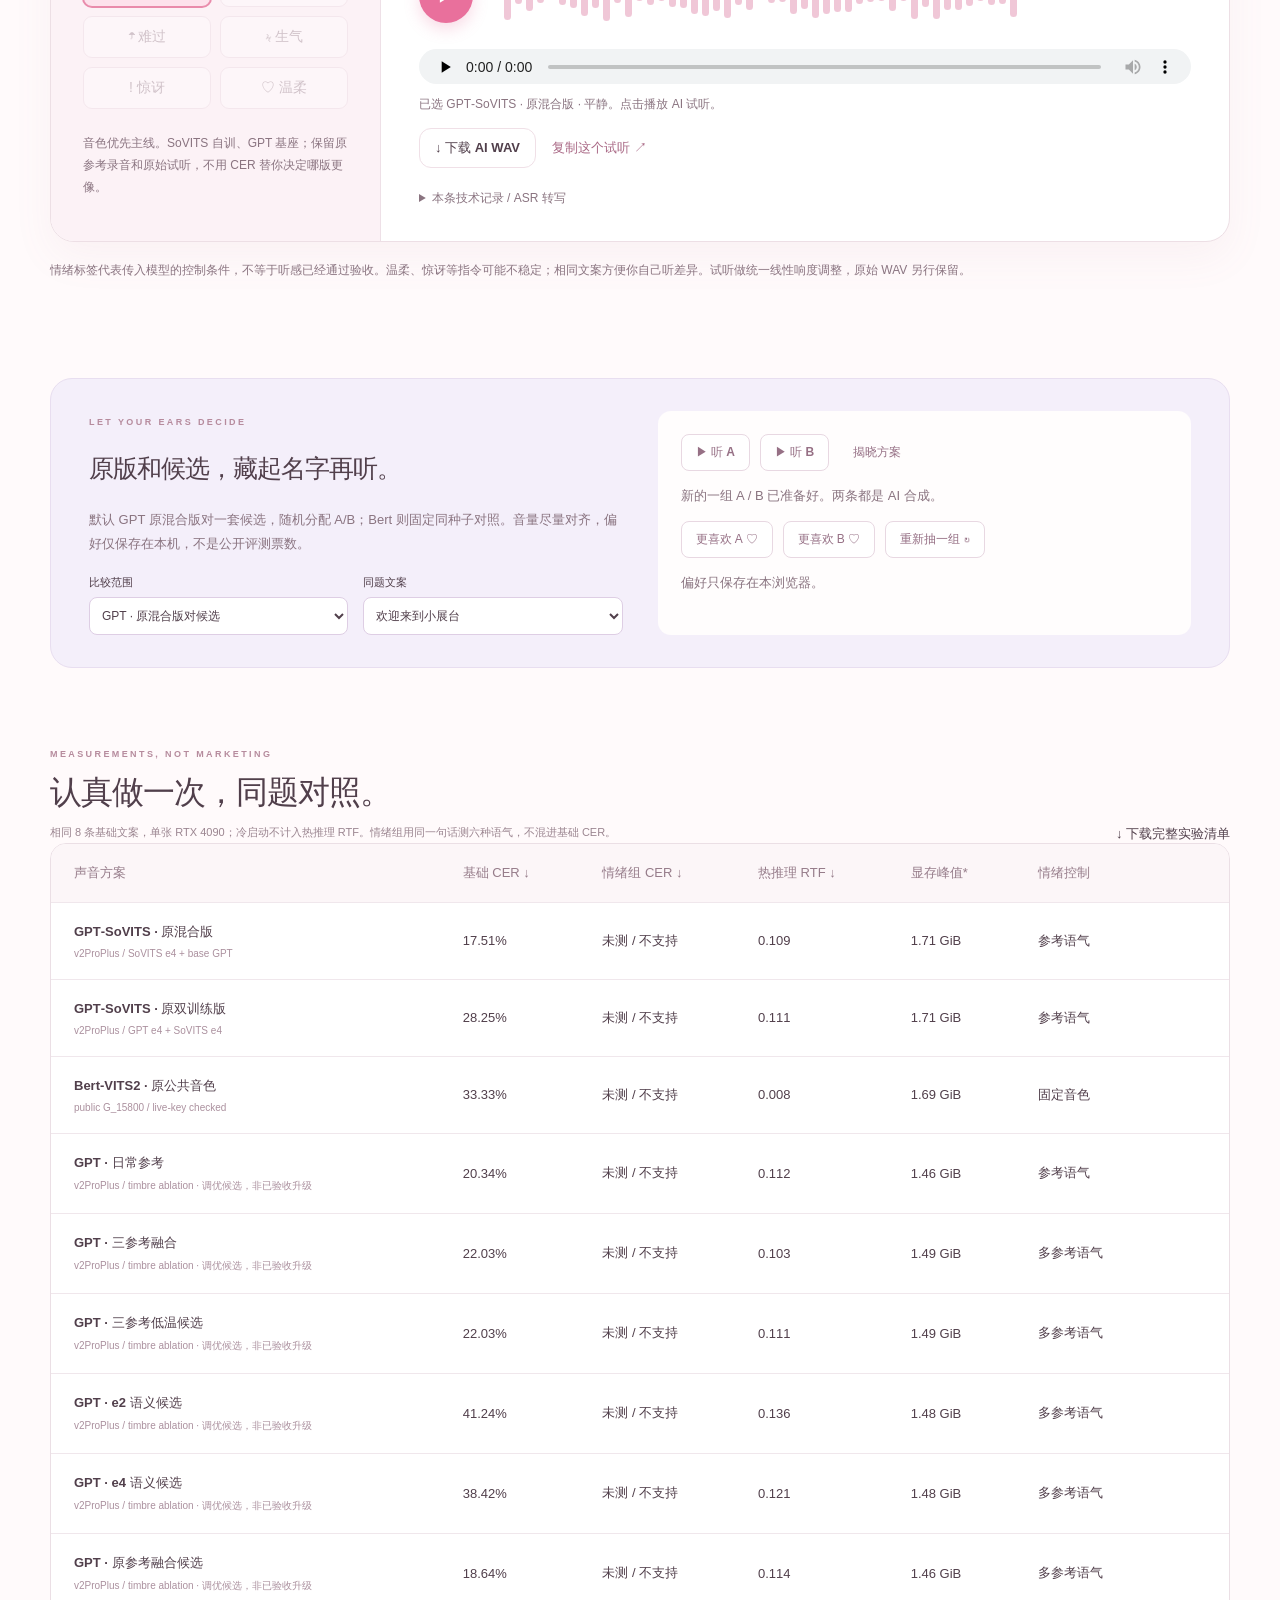
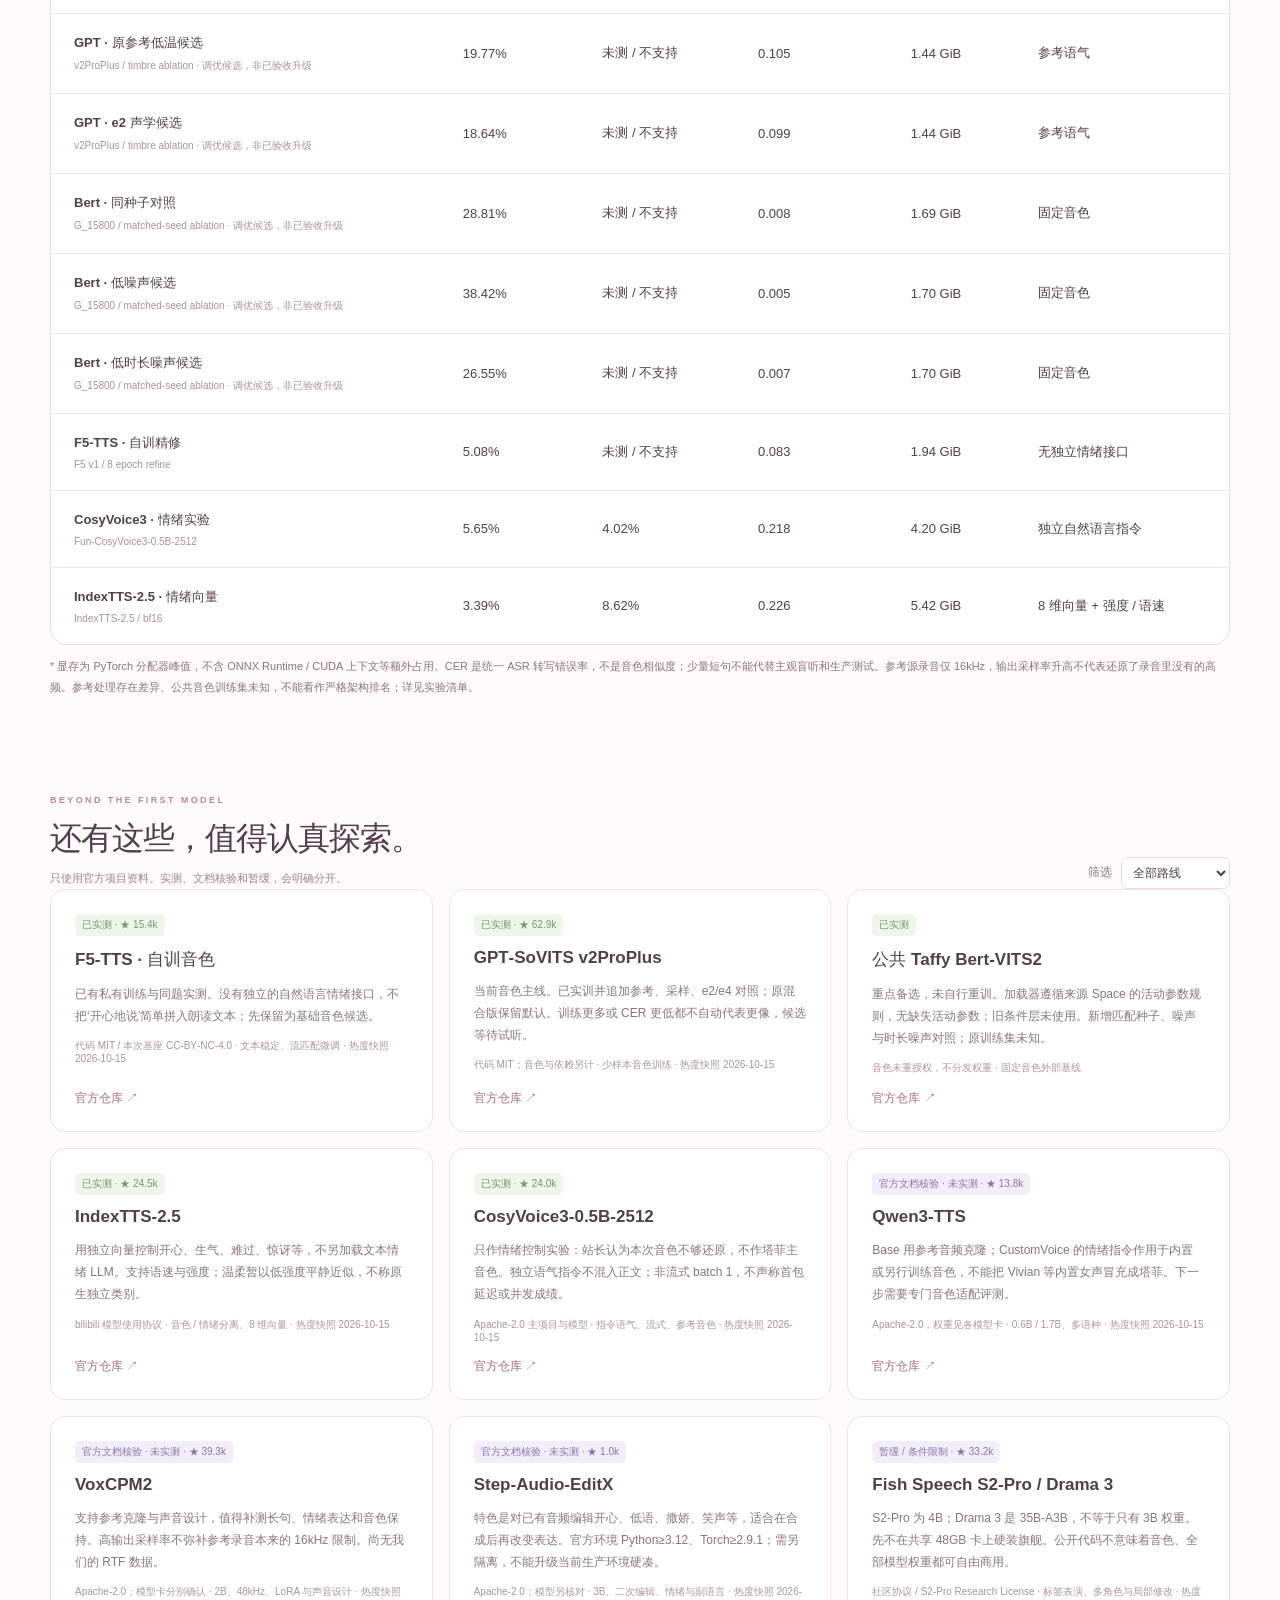
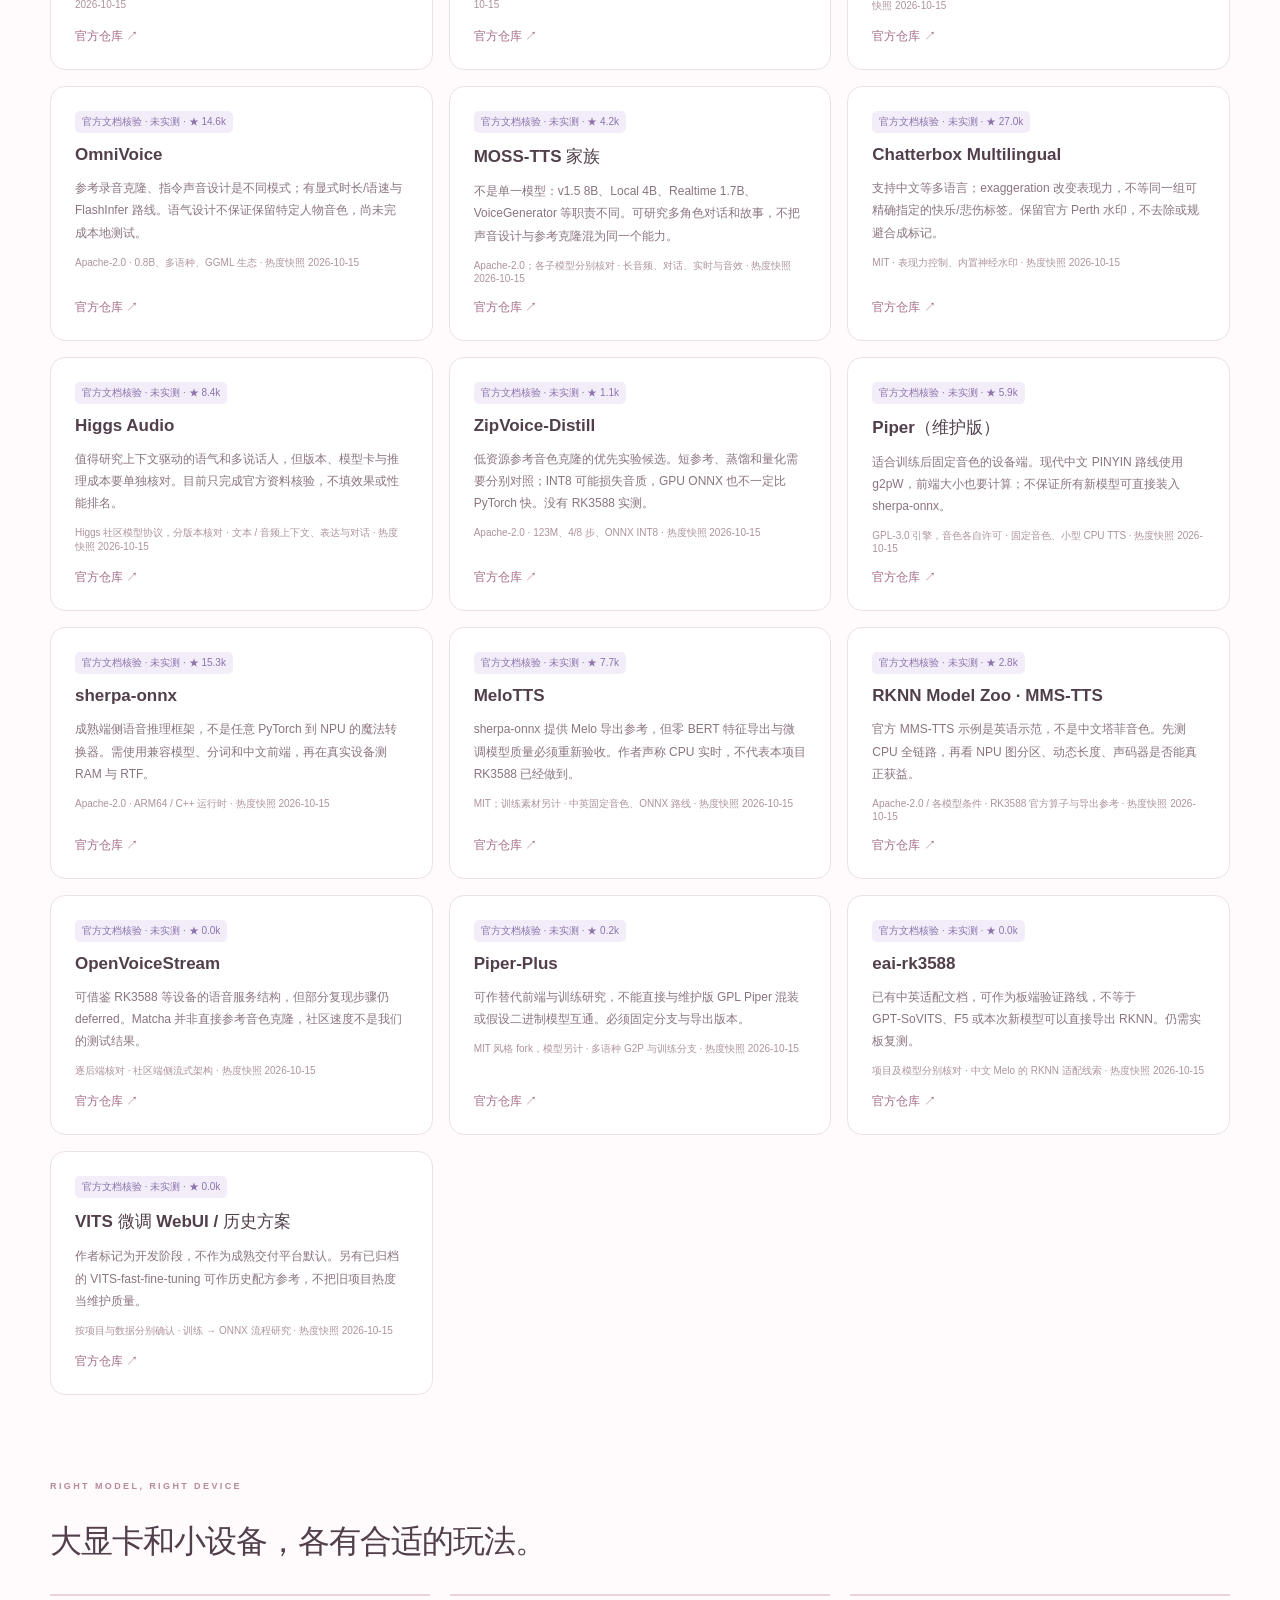
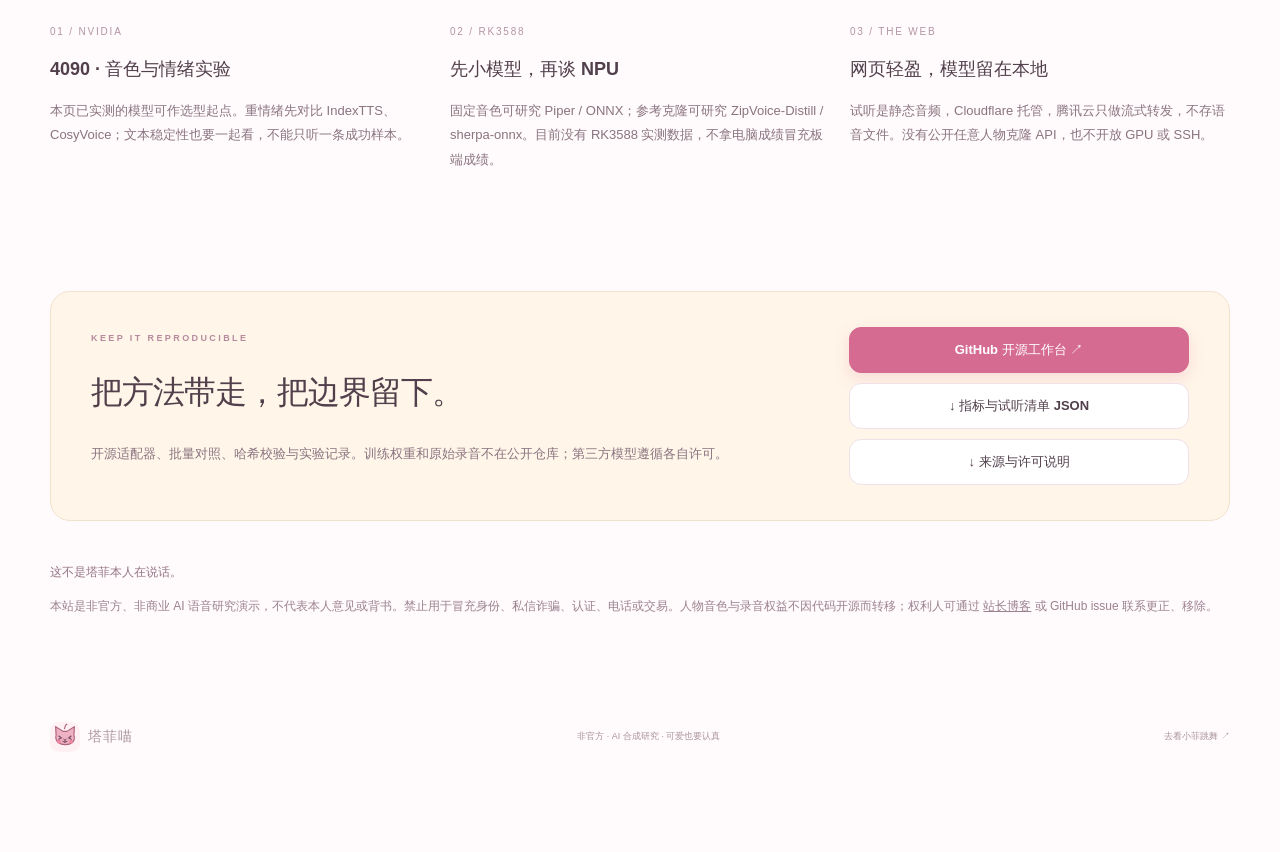
==== commit db40de44: "Prioritize timbre fidelity with GPT and Bert adapters and controlled ablations" ====
--- a/web/voice/index.html
+++ b/web/voice/index.html
@@ -6,7 +6,8 @@
   <title>小菲的声音实验室 · 塔菲喵</title>
   <meta name="description" content="非官方 AI 语音研究试听：相同文字、不同模型与情绪，真实指标、模型来源、开源代码和硬件选型。">
   <link rel="icon" href="../favicon.svg"><link rel="stylesheet" href="../style.css?v=20261014-4">
-  <link rel="stylesheet" href="./voice.css?v=1"><script type="module" src="./voice.js?v=1"></script>
+  <link rel="stylesheet" href="./voice.css?v=2"><script type="module" src="./voice.js?v=2"></script>
+  <link rel="stylesheet" href="./timbre.css?v=2">
 </head>
 <body>
   <div class="top-note">这里的声音由 AI 合成 <span>✧</span> 非本人录音 · 非官方 · 非商业研究</div>
@@ -17,19 +18,20 @@
   </header>
   <main>
     <section class="voice-hero wrap">
-      <div><span class="eyebrow"><i></i> THE LITTLE VOICE LAB</span><h1>今天的小菲，<br>用什么<span>心情</span>说话？</h1><p>同一句话，也可以有不同的小情绪。<br>戴上耳机，听听开心、温柔与一点点小委屈。</p><div class="hero-flags"><span>✧ 全部 AI 合成</span><span>♫ 点击才播放</span><span>♡ 不上传你的数据</span></div><a href="#listen" class="button primary">去听一点可爱 ↓</a></div>
-      <div class="voice-art" aria-hidden="true"><span class="art-star">✦</span><span class="art-heart">♡</span><div class="sound-bubble">开心地说，<br>也要听得出来喵。</div><div class="vinyl"><div class="vinyl-label">ฅ^•ﻌ•^ฅ<small>AI VOICE / SIDE A</small></div></div><div class="wave-sticker"><b>小小声音，认真对照。</b><div class="wave-bars"></div><span>PRESS PLAY TO LISTEN</span></div></div>
+      <div><span class="eyebrow"><i></i> TIMBRE FIRST, LITTLE FEELINGS NEXT</span><h1>先像小菲，<br>再谈<span>小心情</span>。</h1><p>认真保留你喜欢的那套声音。<br>GPT‑SoVITS 为主，Bert‑VITS2 一起听；原版与候选，不替耳朵做决定。</p><div class="hero-flags"><span>✧ 全部 AI 合成</span><span>♫ 点击才播放</span><span>♡ 不上传你的数据</span></div><a href="#listen" class="button primary">从原版开始听 ↓</a></div>
+      <div class="voice-art" aria-hidden="true"><span class="art-star">✦</span><span class="art-heart">♡</span><div class="sound-bubble">最重要的，<br>是听起来像她喵。</div><div class="vinyl"><div class="vinyl-label">ฅ^•ﻌ•^ฅ<small>AI VOICE / SIDE A</small></div></div><div class="wave-sticker"><b>先对音色，再添表情。</b><div class="wave-bars"></div><span>PRESS PLAY TO LISTEN</span></div></div>
     </section>
     <section class="lab-stats wrap" id="counts" aria-label="实验统计"><p>正在读取已验证的实验清单…</p></section>
+    <section class="timbre-section wrap" id="timbre"><div class="section-heading"><div><span class="eyebrow muted">KEEP THE VOICE YOU LIKE</span><h2>这一轮，只把音色认真打磨。</h2><p>保留原版，新增 11 组、88 条同题调优样本。换参考、融合参考、改采样参数与训练轮次逐项记录，不靠后期变调伪装还原。</p></div></div><div class="timbre-grid"><article><span>01 / 主线</span><h3>GPT‑SoVITS</h3><p>原版、日常参考、多参考、低温采样及 e2/e4 对照。同题试听后，再选你更喜欢的版本。</p><a href="?engine=gsv&phrase=welcome&mood=neutral#listen">听原混合版 ↗</a></article><article><span>02 / 重点备选</span><h3>Bert‑VITS2</h3><p>同权重、同种子对比两种噪声参数。保留旧版和匹配种子对照，避免把随机差异误判为提升。</p><a href="?engine=bertcontrol&phrase=welcome&mood=neutral#listen">听 Bert 匹配对照 ↗</a></article><article><span>03 / 仅作实验</span><h3>情绪控制</h3><p>CosyVoice3 不作主音色。Index / Cosy 的语气按钮仍可体验，但读字准不等于音色还原。</p><a href="?engine=index&phrase=emotion&mood=happy#listen">另听情绪实验 ↗</a></article></div></section>
     <section class="listen-section wrap" id="listen">
-      <div class="section-heading"><div><span class="eyebrow muted">A MOOD, A LITTLE STORY</span><h2>把心情，放进声音里 <span>♡</span></h2><p>预生成试听，不是在线任意文本合成；不调用你的设备或我们的 GPU。</p></div><a href="#compare">看实测对照 ↗</a></div>
+      <div class="section-heading"><div><span class="eyebrow muted">ONE TEXT, DIFFERENT TAKES</span><h2>同一句话，听音色差别 <span>♡</span></h2><p>默认原 GPT 混合版；候选参数未经过你的听感验收。预生成试听，不是在线任意文本合成。</p></div><a href="#compare">看实测对照 ↗</a></div>
       <div class="studio">
         <div class="studio-controls"><label>01 · 选一套声音引擎<select id="engine" aria-label="声音引擎"></select></label><label>02 · 今天读什么<select id="phrase" aria-label="朗读文案"><option value="emotion">同一句话 · 情绪对照</option><option value="welcome">欢迎来到小展台</option><option value="actions">互动提示</option><option value="story">窗边的小猫</option><option value="numbers">喝水提醒</option></select></label><div><span class="control-label" id="moodLabel">03 · 选一个小心情</span><div id="moods" class="mood-grid" role="group" aria-labelledby="moodLabel"></div></div><label id="variantWrap" hidden>附加对照 · Index 开心语气<select id="variant" aria-label="情绪强度与语速对照"><option value="standard">标准强度 · 正常语速</option><option value="soft">轻一点 · 强度 0.4</option><option value="slow">慢一点 · 语速 0.8×</option><option value="fast">快一点 · 语速 1.25×</option></select></label><p class="control-note" id="engineNote"></p></div>
         <div class="studio-player"><div class="player-eyebrow"><span class="ai-pill">AI 合成 · 非本人录音</span><span id="sampleInfo"></span></div><blockquote id="spokenText">正在读取试听文案…</blockquote><div class="play-row"><button class="big-play" id="play" aria-label="播放 AI 试听" disabled>▶</button><div class="waveform" id="waveform" aria-hidden="true"></div></div><audio id="audio" controls preload="none" aria-label="AI 语音试听播放器"></audio><p id="playStatus" role="status" aria-live="polite">选择引擎和心情，然后播放。</p><div class="sample-actions"><a id="downloadAudio" class="button secondary" download>↓ 下载 AI WAV</a><button id="share" class="text-button">复制这个试听 ↗</button></div><details><summary>本条技术记录 / ASR 转写</summary><div id="sampleDetails"></div></details></div>
       </div>
       <p class="honest-note">情绪标签代表传入模型的控制条件，不等于听感已经通过验收。温柔、惊讶等指令可能不稳定；相同文案方便你自己听差异。试听做统一线性响度调整，原始 WAV 另行保留。</p>
     </section>
-    <section class="blind-section wrap" id="blind"><div><span class="eyebrow muted">LET YOUR EARS DECIDE</span><h2>先别看名字，听听你喜欢谁。</h2><p>同一条欢迎文案，随机选两个模型。偏好仅存在本机，不上传，也不冒充公开评测票数。</p></div><div class="blind-panel"><div class="blind-actions"><button id="blindA" class="button secondary">▶ 听 A</button><button id="blindB" class="button secondary">▶ 听 B</button><button id="reveal" class="text-button">揭晓引擎</button></div><audio id="blindAudio" controls preload="none" aria-label="A/B AI 合成试听播放器"></audio><p id="blindResult" role="status">点击 A 或 B 开始。音量差异已尽量对齐。</p><div class="blind-actions"><button data-vote="A">更喜欢 A ♡</button><button data-vote="B">更喜欢 B ♡</button><button id="reshuffle">重新抽一组 ↻</button></div><p id="voteStatus" class="small-note"></p></div></section>
+    <section class="blind-section wrap" id="blind"><div><span class="eyebrow muted">LET YOUR EARS DECIDE</span><h2>原版和候选，藏起名字再听。</h2><p>默认 GPT 原混合版对一套候选，随机分配 A/B；Bert 则固定同种子对照。音量尽量对齐，偏好仅保存在本机，不是公开评测票数。</p><div class="blind-filters"><label>比较范围<select id="blindScope"><option value="gsv">GPT · 原混合版对候选</option><option value="bert">Bert · 匹配对照对候选</option><option value="all">跨引擎自由对照</option></select></label><label>同题文案<select id="blindPhrase"><option value="welcome">欢迎来到小展台</option><option value="story">窗边的小猫</option><option value="actions">互动提示</option><option value="numbers">喝水提醒</option></select></label></div></div><div class="blind-panel"><div class="blind-actions"><button id="blindA" class="button secondary">▶ 听 A</button><button id="blindB" class="button secondary">▶ 听 B</button><button id="reveal" class="text-button">揭晓方案</button></div><audio id="blindAudio" controls preload="none" aria-label="A/B AI 合成试听播放器"></audio><p id="blindResult" role="status">点击 A 或 B 开始。音量差异已尽量对齐。</p><div class="blind-actions"><button data-vote="A">更喜欢 A ♡</button><button data-vote="B">更喜欢 B ♡</button><button id="reshuffle">重新抽一组 ↻</button></div><p id="voteStatus" class="small-note"></p></div></section>
     <section class="compare-section wrap" id="compare"><div class="section-heading"><div><span class="eyebrow muted">MEASUREMENTS, NOT MARKETING</span><h2>认真做一次，同题对照。</h2><p>相同 8 条基础文案，单张 RTX 4090；冷启动不计入热推理 RTF。情绪组用同一句话测六种语气，不混进基础 CER。</p></div><a href="./catalog.json" download="taffy-AI-voice-results.json">↓ 下载完整实验清单</a></div><div class="table-scroll"><table><caption class="sr-only">模型基础文案实测结果</caption><thead><tr><th>声音方案</th><th>基础 CER ↓</th><th>情绪组 CER ↓</th><th>热推理 RTF ↓</th><th>显存峰值*</th><th>情绪控制</th></tr></thead><tbody id="measurements"></tbody></table></div><p class="small-note">* 显存为 PyTorch 分配器峰值，不含 ONNX Runtime / CUDA 上下文等额外占用。CER 是统一 ASR 转写错误率，不是音色相似度；少量短句不能代替主观盲听和生产测试。参考源录音仅 16kHz，输出采样率升高不代表还原了录音里没有的高频。参考处理存在差异、公共音色训练集未知，不能看作严格架构排名；详见实验清单。</p></section>
     <section class="research-section wrap" id="research"><div class="section-heading"><div><span class="eyebrow muted">BEYOND THE FIRST MODEL</span><h2>还有这些，值得认真探索。</h2><p>只使用官方项目资料。实测、文档核验和暂缓，会明确分开。</p></div><label class="research-filter">筛选<select id="researchFilter"><option value="all">全部路线</option><option value="measured">已实测</option><option value="emotion">情绪 / 表演</option><option value="edge">低资源 / ARM</option></select></label></div><div class="research-grid" id="researchCards"></div></section>
     <section class="hardware-section wrap"><span class="eyebrow muted">RIGHT MODEL, RIGHT DEVICE</span><h2>大显卡和小设备，各有合适的玩法。</h2><div class="hardware-grid"><article><span>01 / NVIDIA</span><h3>4090 · 音色与情绪实验</h3><p>本页已实测的模型可作选型起点。重情绪先对比 IndexTTS、CosyVoice；文本稳定性也要一起看，不能只听一条成功样本。</p></article><article><span>02 / RK3588</span><h3>先小模型，再谈 NPU</h3><p>固定音色可研究 Piper / ONNX；参考克隆可研究 ZipVoice‑Distill / sherpa‑onnx。目前没有 RK3588 实测数据，不拿电脑成绩冒充板端成绩。</p></article><article><span>03 / THE WEB</span><h3>网页轻盈，模型留在本地</h3><p>试听是静态音频，Cloudflare 托管，腾讯云只做流式转发，不存语音文件。没有公开任意人物克隆 API，也不开放 GPU 或 SSH。</p></article></div></section>
--- a/web/voice/timbre.css
+++ b/web/voice/timbre.css
@@ -0,0 +1,2 @@
+.timbre-section{padding-bottom:65px}.timbre-grid{display:grid;grid-template-columns:repeat(3,minmax(0,1fr));gap:18px}.timbre-grid article{background:#fff;border:1px solid #ecdce4;border-radius:17px;padding:25px;display:flex;flex-direction:column;align-items:flex-start}.timbre-grid article:first-child{background:#fff0f5;border-color:#efc4d5}.timbre-grid article>span{font-size:10px;letter-spacing:1.5px;color:#9b7890}.timbre-grid h3{font-size:21px;margin:15px 0 5px}.timbre-grid p{font-size:13px;line-height:1.9;color:var(--voice-muted);flex:1}.timbre-grid a{font-size:12px;color:#a14d73;padding-top:10px}.blind-filters{display:flex;flex-wrap:wrap;gap:15px;margin-top:20px}.blind-filters label{font-size:11px;min-width:0;flex:1}.blind-filters select{display:block;width:100%;margin-top:7px;padding:10px 8px;border:1px solid #decee4;border-radius:8px;background:#fff;color:var(--voice-ink);font-size:12px}.studio-player pre{white-space:pre-wrap;overflow-wrap:anywhere;background:#fcf5f8;padding:15px;border-radius:9px;font-size:11px}optgroup{font-weight:600}@media(max-width:760px){.timbre-grid{grid-template-columns:1fr}.timbre-section{padding-bottom:40px}.timbre-grid article{padding:22px}.timbre-grid h3{font-size:20px}.blind-filters{flex-direction:column}}
+audio[hidden]{display:none}
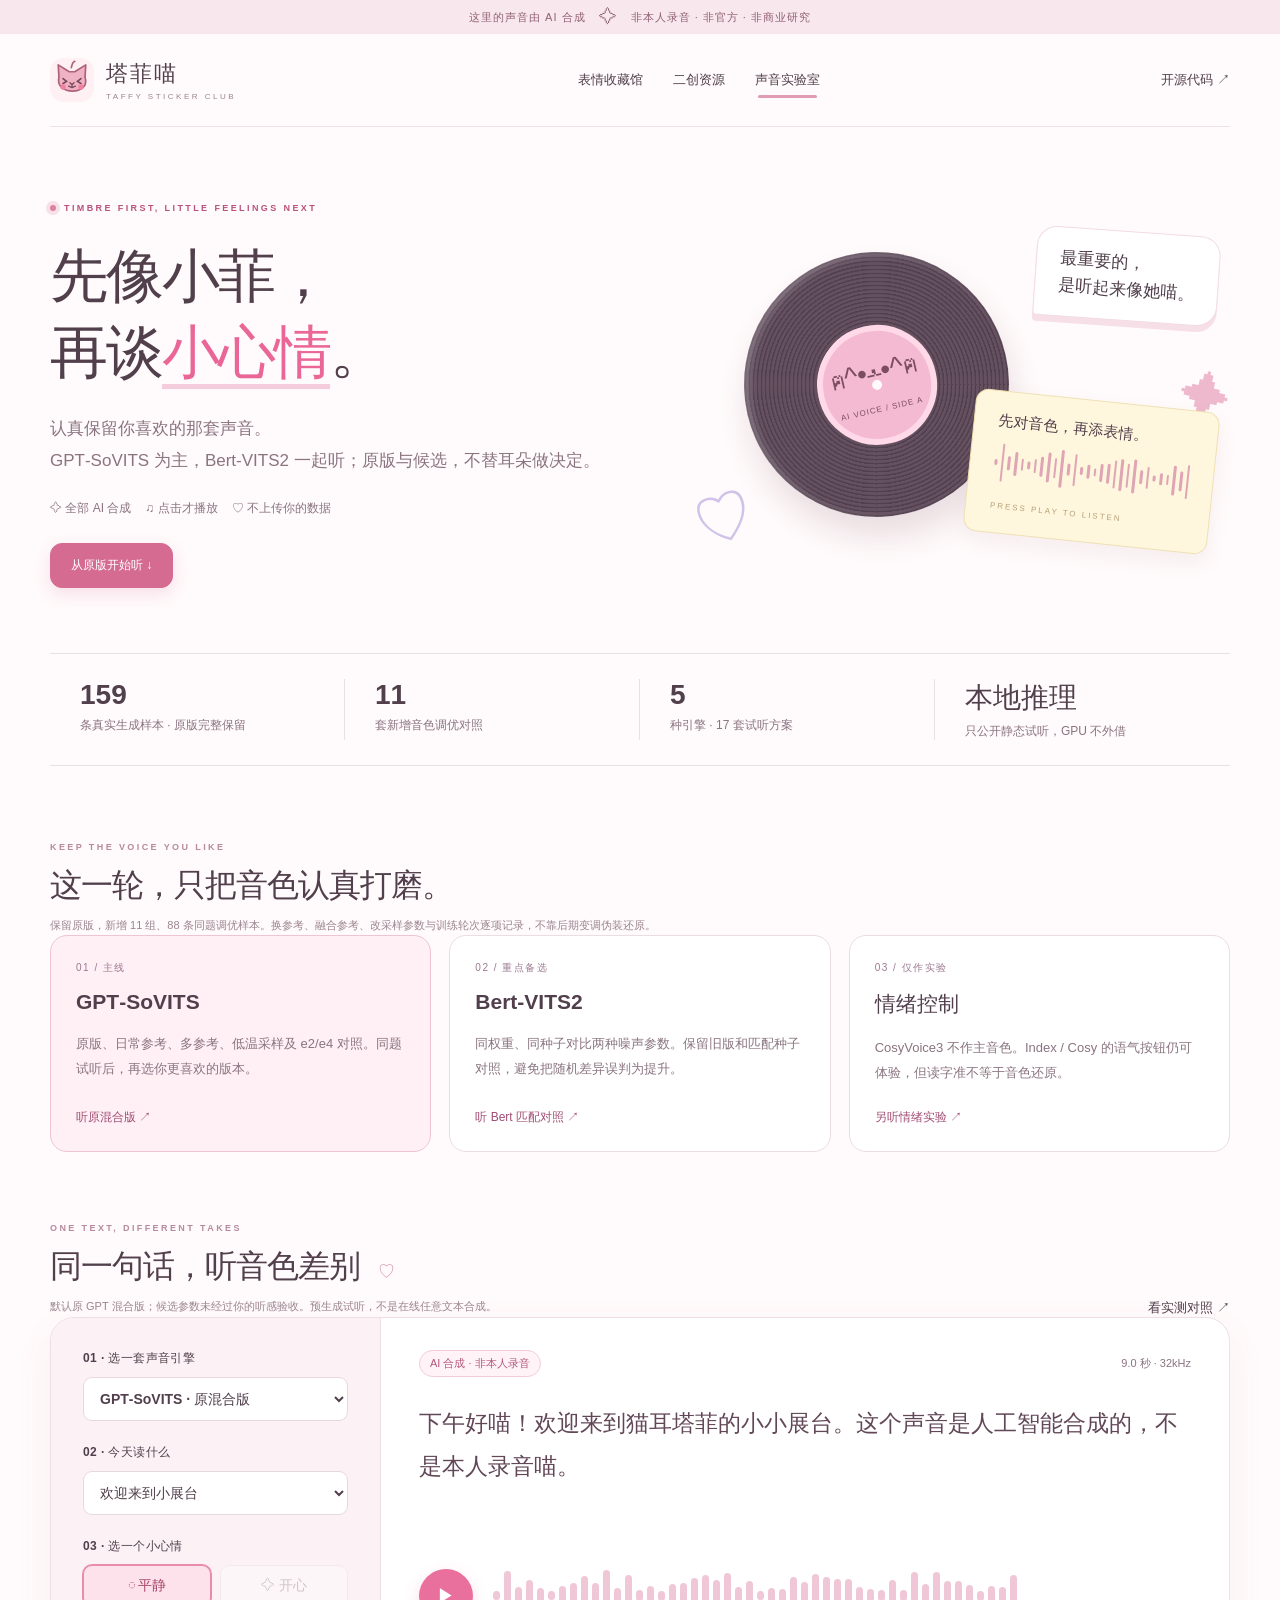
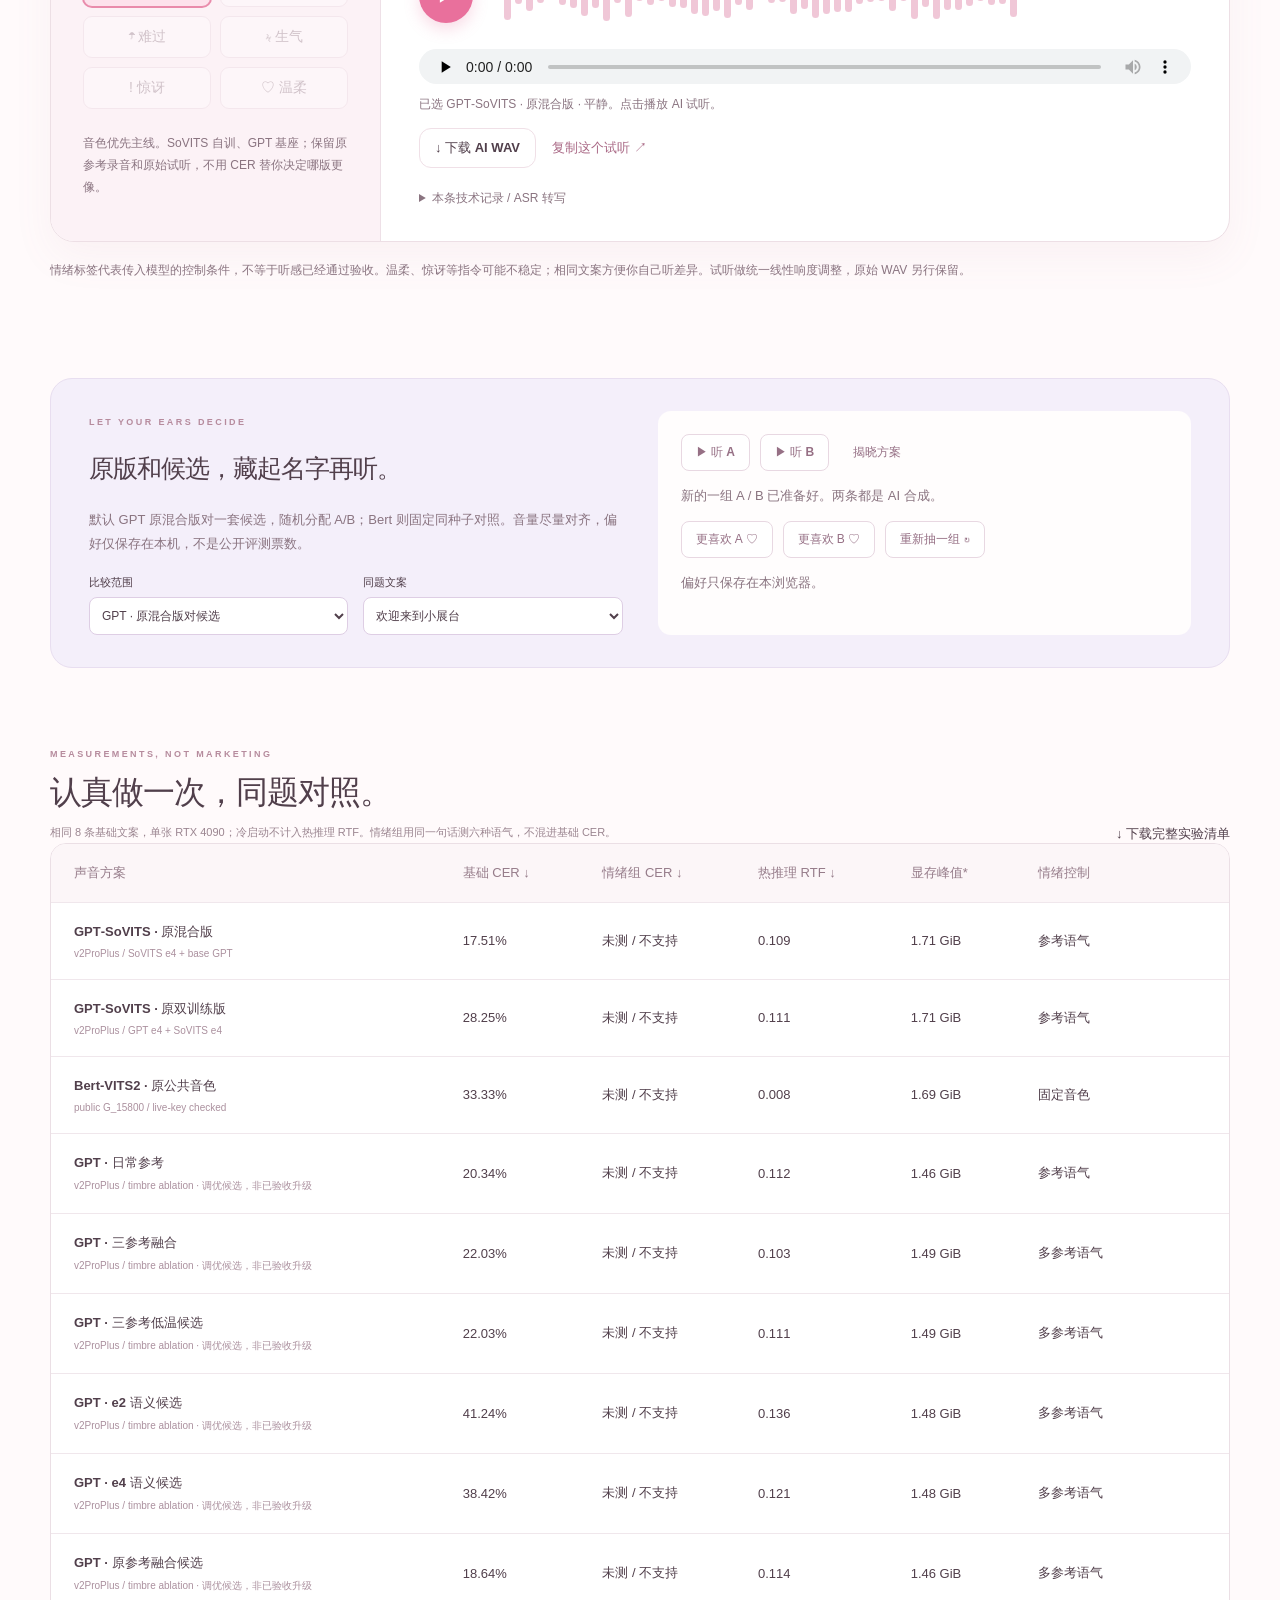
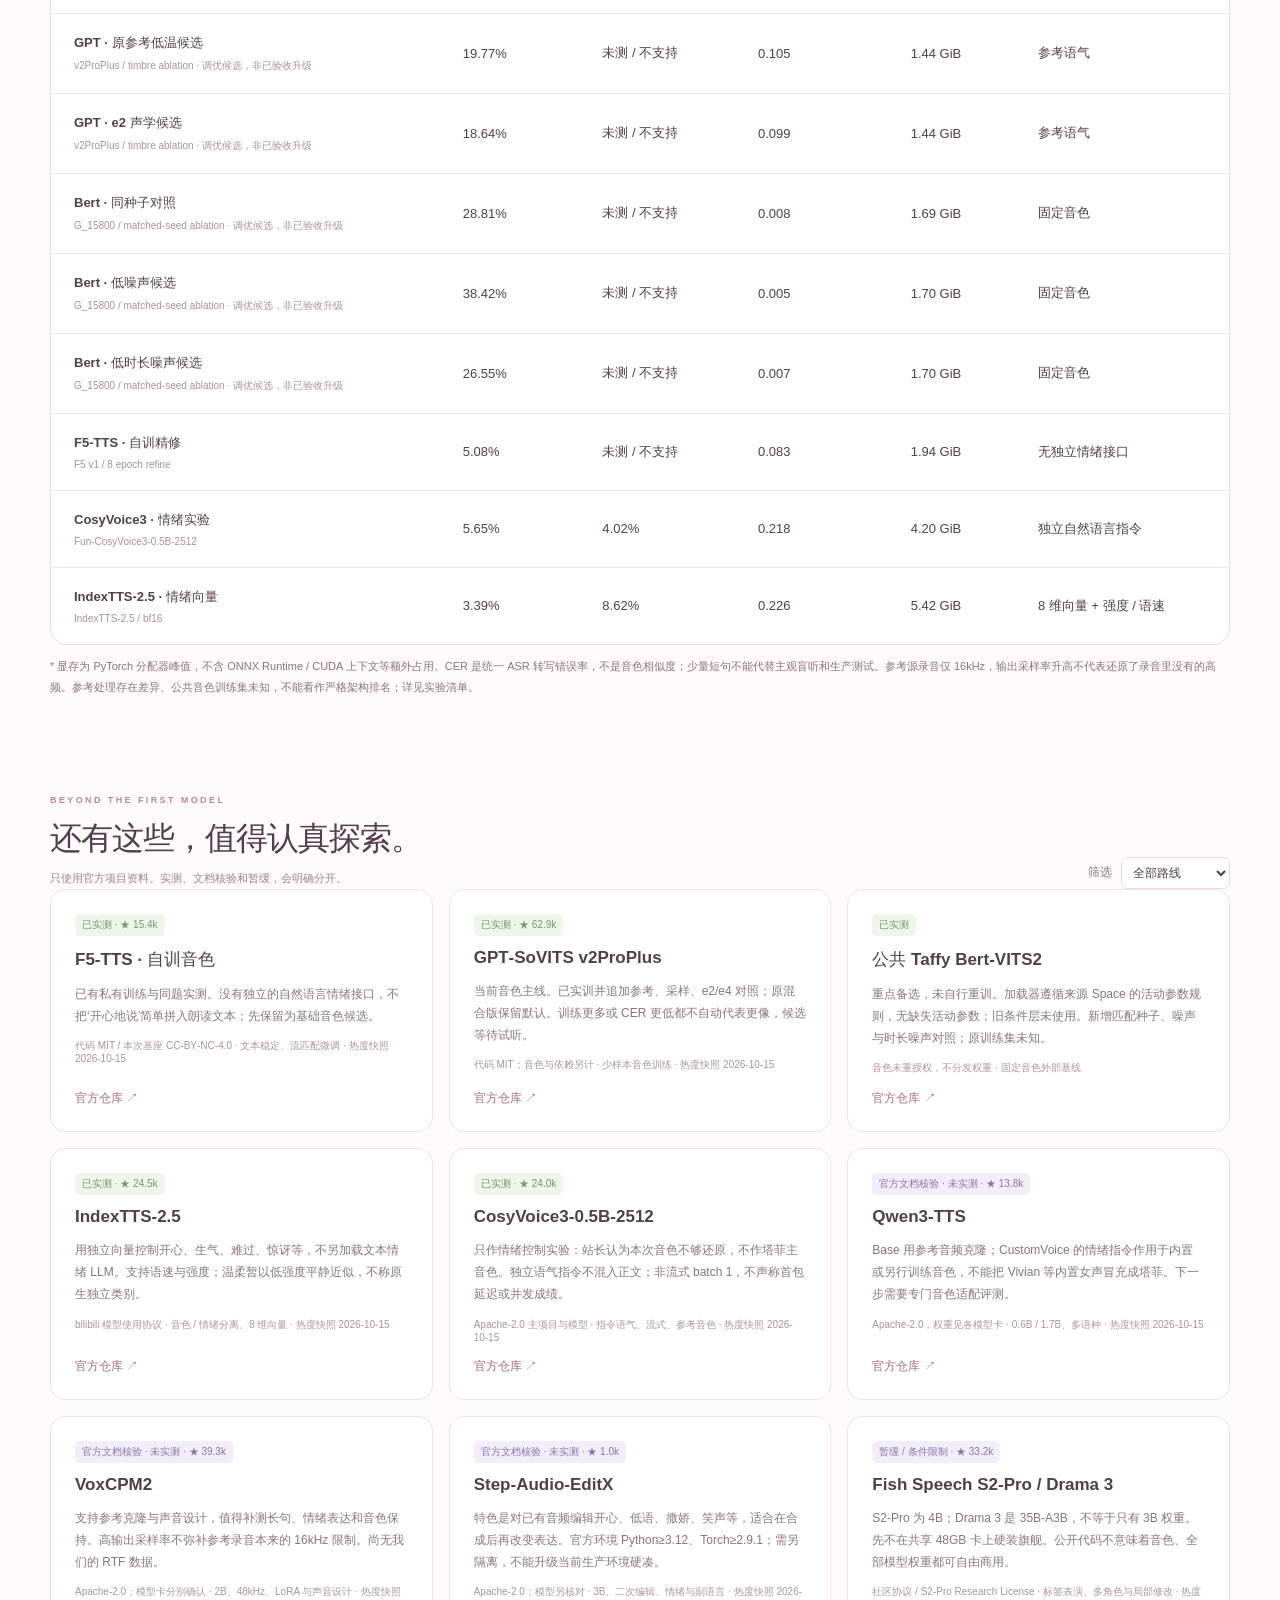
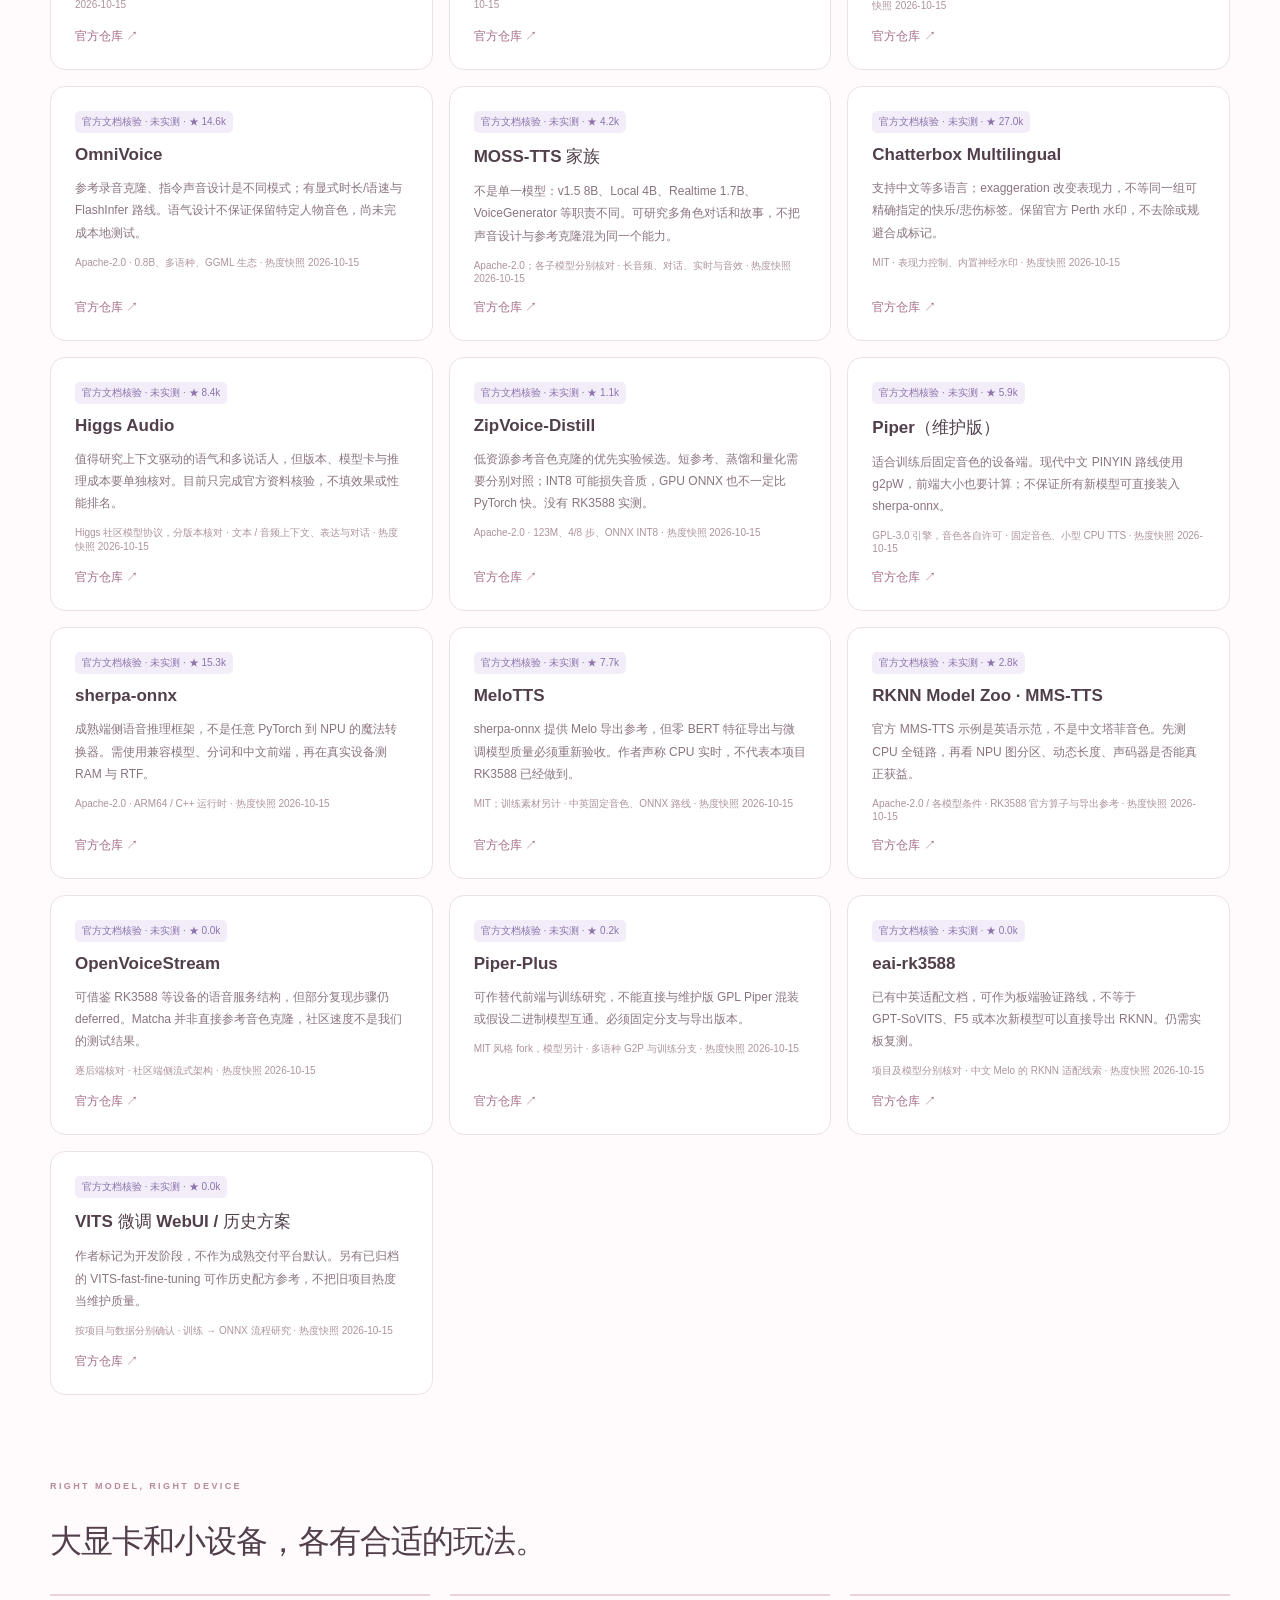
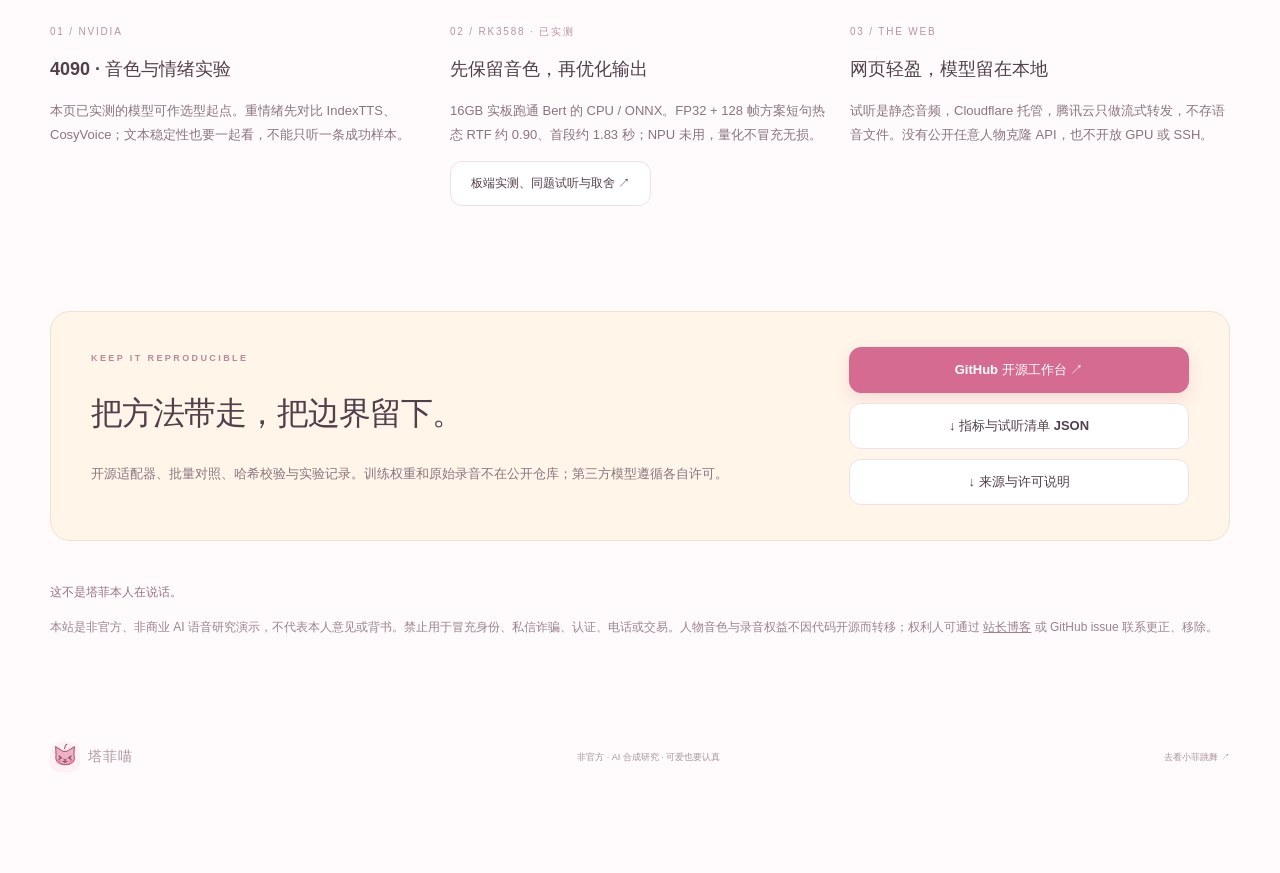
==== commit 797cfcde: "Validate RK3588 CPU voice fidelity, overlap streaming and Cosy conditioning" ====
--- a/web/voice/index.html
+++ b/web/voice/index.html
@@ -34,7 +34,7 @@
     <section class="blind-section wrap" id="blind"><div><span class="eyebrow muted">LET YOUR EARS DECIDE</span><h2>原版和候选，藏起名字再听。</h2><p>默认 GPT 原混合版对一套候选，随机分配 A/B；Bert 则固定同种子对照。音量尽量对齐，偏好仅保存在本机，不是公开评测票数。</p><div class="blind-filters"><label>比较范围<select id="blindScope"><option value="gsv">GPT · 原混合版对候选</option><option value="bert">Bert · 匹配对照对候选</option><option value="all">跨引擎自由对照</option></select></label><label>同题文案<select id="blindPhrase"><option value="welcome">欢迎来到小展台</option><option value="story">窗边的小猫</option><option value="actions">互动提示</option><option value="numbers">喝水提醒</option></select></label></div></div><div class="blind-panel"><div class="blind-actions"><button id="blindA" class="button secondary">▶ 听 A</button><button id="blindB" class="button secondary">▶ 听 B</button><button id="reveal" class="text-button">揭晓方案</button></div><audio id="blindAudio" controls preload="none" aria-label="A/B AI 合成试听播放器"></audio><p id="blindResult" role="status">点击 A 或 B 开始。音量差异已尽量对齐。</p><div class="blind-actions"><button data-vote="A">更喜欢 A ♡</button><button data-vote="B">更喜欢 B ♡</button><button id="reshuffle">重新抽一组 ↻</button></div><p id="voteStatus" class="small-note"></p></div></section>
     <section class="compare-section wrap" id="compare"><div class="section-heading"><div><span class="eyebrow muted">MEASUREMENTS, NOT MARKETING</span><h2>认真做一次，同题对照。</h2><p>相同 8 条基础文案，单张 RTX 4090；冷启动不计入热推理 RTF。情绪组用同一句话测六种语气，不混进基础 CER。</p></div><a href="./catalog.json" download="taffy-AI-voice-results.json">↓ 下载完整实验清单</a></div><div class="table-scroll"><table><caption class="sr-only">模型基础文案实测结果</caption><thead><tr><th>声音方案</th><th>基础 CER ↓</th><th>情绪组 CER ↓</th><th>热推理 RTF ↓</th><th>显存峰值*</th><th>情绪控制</th></tr></thead><tbody id="measurements"></tbody></table></div><p class="small-note">* 显存为 PyTorch 分配器峰值，不含 ONNX Runtime / CUDA 上下文等额外占用。CER 是统一 ASR 转写错误率，不是音色相似度；少量短句不能代替主观盲听和生产测试。参考源录音仅 16kHz，输出采样率升高不代表还原了录音里没有的高频。参考处理存在差异、公共音色训练集未知，不能看作严格架构排名；详见实验清单。</p></section>
     <section class="research-section wrap" id="research"><div class="section-heading"><div><span class="eyebrow muted">BEYOND THE FIRST MODEL</span><h2>还有这些，值得认真探索。</h2><p>只使用官方项目资料。实测、文档核验和暂缓，会明确分开。</p></div><label class="research-filter">筛选<select id="researchFilter"><option value="all">全部路线</option><option value="measured">已实测</option><option value="emotion">情绪 / 表演</option><option value="edge">低资源 / ARM</option></select></label></div><div class="research-grid" id="researchCards"></div></section>
-    <section class="hardware-section wrap"><span class="eyebrow muted">RIGHT MODEL, RIGHT DEVICE</span><h2>大显卡和小设备，各有合适的玩法。</h2><div class="hardware-grid"><article><span>01 / NVIDIA</span><h3>4090 · 音色与情绪实验</h3><p>本页已实测的模型可作选型起点。重情绪先对比 IndexTTS、CosyVoice；文本稳定性也要一起看，不能只听一条成功样本。</p></article><article><span>02 / RK3588</span><h3>先小模型，再谈 NPU</h3><p>固定音色可研究 Piper / ONNX；参考克隆可研究 ZipVoice‑Distill / sherpa‑onnx。目前没有 RK3588 实测数据，不拿电脑成绩冒充板端成绩。</p></article><article><span>03 / THE WEB</span><h3>网页轻盈，模型留在本地</h3><p>试听是静态音频，Cloudflare 托管，腾讯云只做流式转发，不存语音文件。没有公开任意人物克隆 API，也不开放 GPU 或 SSH。</p></article></div></section>
+    <section class="hardware-section wrap"><span class="eyebrow muted">RIGHT MODEL, RIGHT DEVICE</span><h2>大显卡和小设备，各有合适的玩法。</h2><div class="hardware-grid"><article><span>01 / NVIDIA</span><h3>4090 · 音色与情绪实验</h3><p>本页已实测的模型可作选型起点。重情绪先对比 IndexTTS、CosyVoice；文本稳定性也要一起看，不能只听一条成功样本。</p></article><article><span>02 / RK3588 · 已实测</span><h3>先保留音色，再优化输出</h3><p>16GB 实板跑通 Bert 的 CPU / ONNX。FP32 + 128 帧方案短句热态 RTF 约 0.90、首段约 1.83 秒；NPU 未用，量化不冒充无损。</p><a class="button secondary" href="./edge/">板端实测、同题试听与取舍 ↗</a></article><article><span>03 / THE WEB</span><h3>网页轻盈，模型留在本地</h3><p>试听是静态音频，Cloudflare 托管，腾讯云只做流式转发，不存语音文件。没有公开任意人物克隆 API，也不开放 GPU 或 SSH。</p></article></div></section>
     <section class="download-section wrap" id="resources"><div><span class="eyebrow muted">KEEP IT REPRODUCIBLE</span><h2>把方法带走，把边界留下。</h2><p>开源适配器、批量对照、哈希校验与实验记录。训练权重和原始录音不在公开仓库；第三方模型遵循各自许可。</p></div><div class="download-links"><a class="button primary" href="https://github.com/lizi-learn/taffy-voice-workbench" target="_blank" rel="noopener">GitHub 开源工作台 ↗</a><a class="button secondary" href="./catalog.json" download>↓ 指标与试听清单 JSON</a><a class="button secondary" href="./licenses.txt" download>↓ 来源与许可说明</a></div></section>
     <section class="voice-disclaimer wrap"><strong>这不是塔菲本人在说话。</strong><p>本站是非官方、非商业 AI 语音研究演示，不代表本人意见或背书。禁止用于冒充身份、私信诈骗、认证、电话或交易。人物音色与录音权益不因代码开源而转移；权利人可通过 <a href="https://blog.bismih.cn/" target="_blank" rel="noopener">站长博客</a> 或 GitHub issue 联系更正、移除。</p></section>
   </main>
